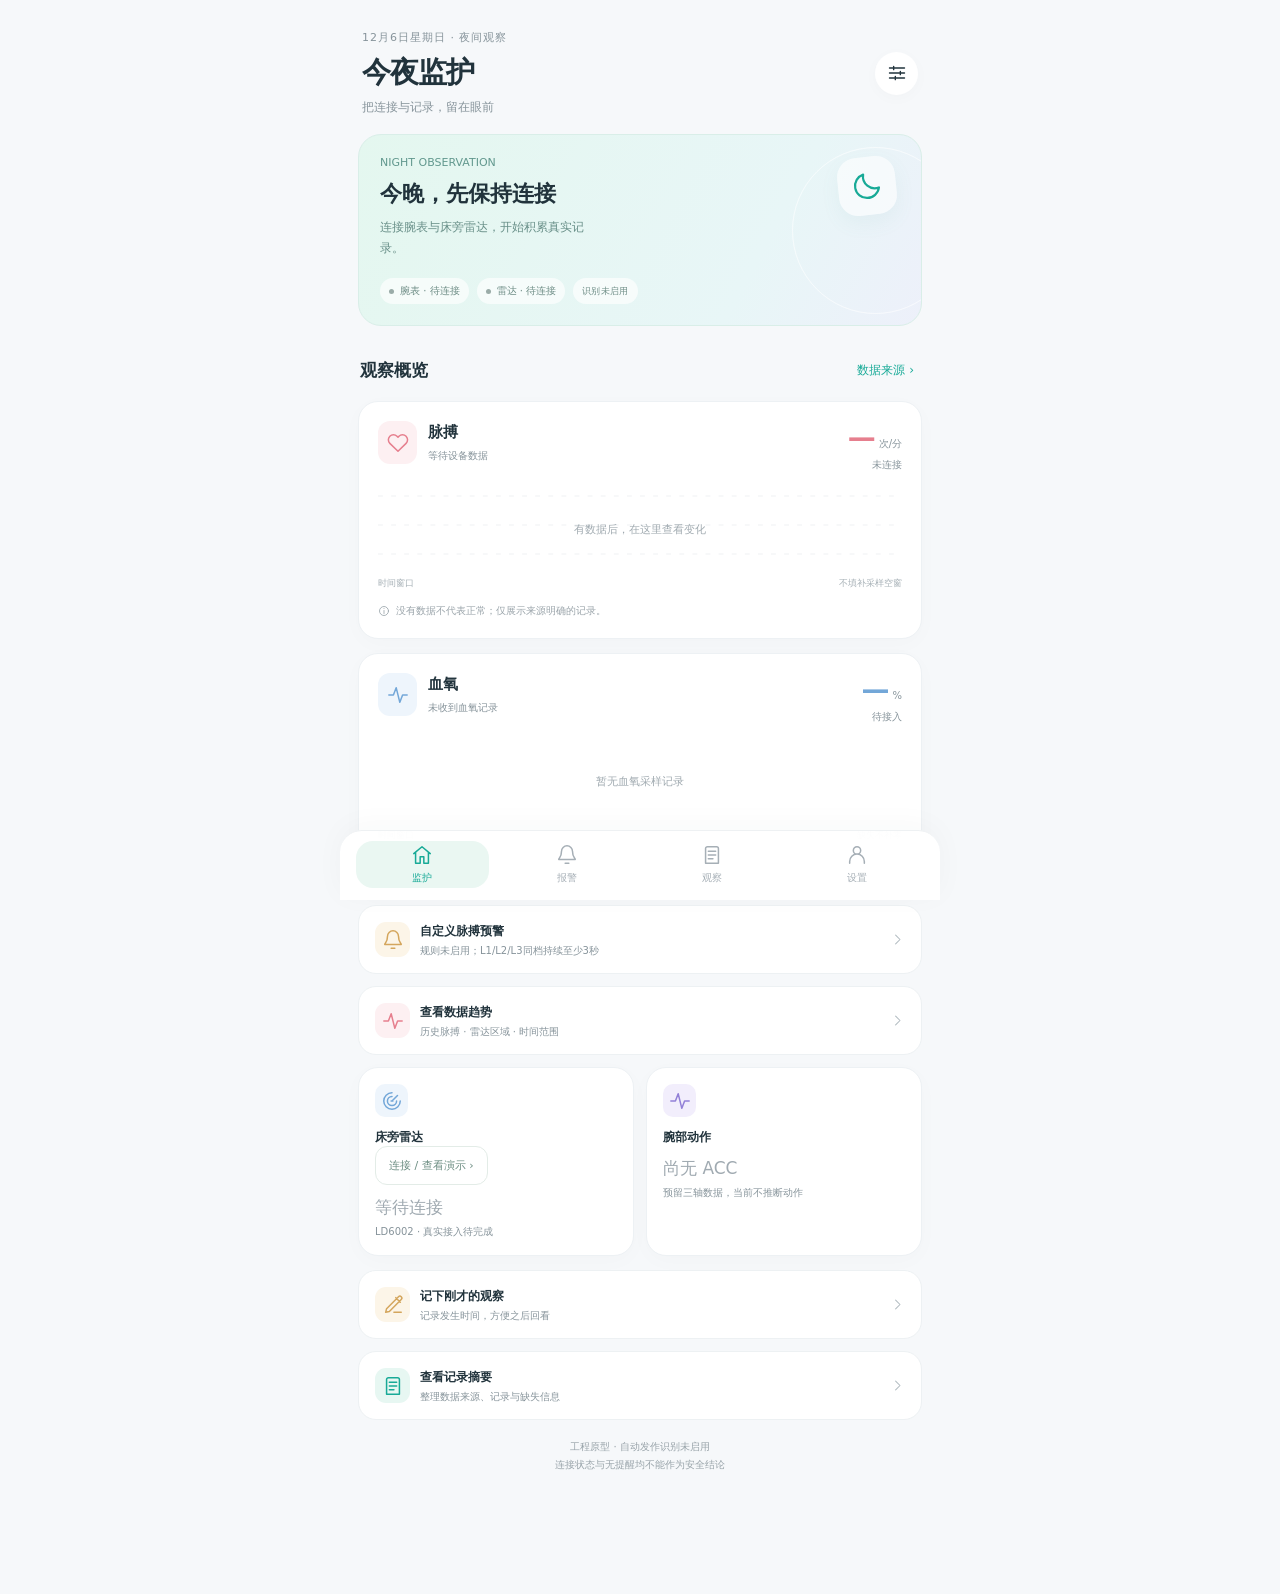
==== android/app/src/main/assets/app.html @ 5efc77a3 "Add files via upload" ====
<!doctype html>
<html lang="zh-CN"><head><meta charset="utf-8"><meta name="viewport" content="width=device-width,initial-scale=1,viewport-fit=cover"><meta http-equiv="Content-Security-Policy" content="default-src 'none'; script-src 'unsafe-inline'; style-src 'unsafe-inline'; img-src data:; connect-src 'none'; frame-src 'none'; base-uri 'none'; form-action 'none'"><title>夜间守护</title>
<style>
::-webkit-scrollbar{width:0;height:0}
:root{--mint:#18aa97;--teal:#126f67;--ink:#21333c;--muted:#87949b;--bg:#f6f8fa;--line:#edf1f3;--purple:#9280d7;--rose:#e67f8e;--sky:#73a7d8;--gold:#d4a65d}*{box-sizing:border-box;-webkit-tap-highlight-color:transparent}body{margin:0;background:var(--bg);color:var(--ink);font-family:system-ui,-apple-system,"Noto Sans CJK SC","Microsoft YaHei",sans-serif;font-size:15px}button,input,textarea,select{font:inherit}button{cursor:pointer;border:0;background:none;color:inherit}button:focus-visible,input:focus-visible,textarea:focus-visible,select:focus-visible{outline:2px solid var(--mint);outline-offset:3px}svg{display:block}h1,h2,h3,p{margin:0}h1{font-size:29px;line-height:1.25;letter-spacing:-1px;font-weight:750}h2{font-size:18px;font-weight:700}h3{font-size:15px}small{font-size:11px}header{padding:27px 22px 18px;display:flex;justify-content:space-between;align-items:center;max-width:600px;margin:auto}.eyebrow{font-size:11px;color:var(--muted);letter-spacing:1px;margin-bottom:9px}.round{width:43px;height:43px;border-radius:50%;background:white;display:grid;place-items:center;box-shadow:0 3px 15px #142c3406}.round svg{width:20px;height:20px}.top-actions{display:flex;align-items:center;gap:9px}.badge{font-size:10px;background:#e7f5f1;color:var(--teal);padding:6px 9px;border-radius:12px;font-weight:600}.subhead{color:var(--muted);font-size:12px;margin-top:9px}main{max-width:600px;margin:auto;padding:0 18px 110px}.page[hidden],.subpage[hidden],[hidden]{display:none!important}.hero{background:linear-gradient(118deg,#e4f7ef,#e8f6f7 70%,#edf0fa);border:1px solid #d9eee8;border-radius:23px;padding:21px;position:relative;overflow:hidden;min-height:177px}.hero:after{content:'';position:absolute;width:165px;height:165px;border-radius:50%;border:1px solid #ffffff99;right:-38px;top:12px}.hero-top{display:flex;justify-content:space-between;position:relative;z-index:1}.hero .kicker{font-size:11px;color:#62988e;margin-bottom:10px}.hero h2{font-size:22px;font-weight:750}.hero p{font-size:12px;color:#688f88;margin-top:8px;line-height:1.7;max-width:220px}.moon-art{width:58px;height:58px;background:#ffffff99;border-radius:19px;display:grid;place-items:center;transform:rotate(-6deg);color:var(--mint);margin-right:4px;margin-top:1px;box-shadow:0 8px 20px #5fa59712}.moon-art svg{width:32px;height:32px}.hero-bottom{display:flex;gap:8px;margin-top:20px;position:relative;z-index:1}.chip{display:inline-flex;align-items:center;gap:6px;border-radius:20px;padding:6px 9px;font-size:10px;white-space:nowrap;background:#ffffffaa;color:#6e8d86}.dot{width:5px;height:5px;border-radius:50%;background:#9aaca8}.dot.active{background:#19ad96}.section-head{display:flex;align-items:center;justify-content:space-between;margin:26px 2px 13px}.section-head h2{font-size:17px}.text-link{font-size:12px;color:var(--mint);min-height:36px}.card{background:#fff;border-radius:20px;padding:19px;margin-bottom:14px;box-shadow:0 5px 22px #24343e05;border:1px solid #edf1f4}.card-head{display:flex;justify-content:space-between;align-items:flex-start}.identity{display:flex;align-items:center;gap:11px}.icon-tile{display:grid;place-items:center;width:39px;height:43px;border-radius:12px;flex:none}.icon-tile svg{width:22px;height:22px}.mint{background:#e7f7f2;color:var(--mint)}.rose{background:#fdf0f2;color:var(--rose)}.purple{background:#f2eefc;color:var(--purple)}.sky{background:#eef5fc;color:var(--sky)}.gold{background:#fcf5e8;color:var(--gold)}.meta{font-size:10px;color:var(--muted);margin-top:6px;line-height:1.5}.metric{text-align:right}.metric strong{font-size:28px;font-weight:700;letter-spacing:-1px}.metric span{font-size:10px;margin-left:4px;color:var(--muted)}.metric .label{font-size:10px;color:var(--muted);margin-top:4px}.rose-text{color:var(--rose)}.mint-text{color:var(--mint)}.purple-text{color:var(--purple)}.sky-text{color:var(--sky)}.divider{height:1px;background:var(--line);margin:16px 0}.chart{height:82px;position:relative;margin-top:16px}.chart svg{width:100%;height:100%}.chart-empty{position:absolute;inset:0;display:grid;place-items:center;color:#a0aab0;font-size:11px}.chart-caption{display:flex;justify-content:space-between;color:#a5afb5;font-size:9px;margin-top:7px}.note{display:flex;gap:6px;align-items:flex-start;color:#9aa4aa;font-size:10px;line-height:1.6;margin-top:13px}.note svg{width:12px;height:12px;flex:none;margin-top:2px}.row{display:flex;gap:12px}.row>.card{flex:1;min-width:0;padding:16px}.mini-card .icon-tile{width:33px;height:33px;border-radius:10px;margin-bottom:12px}.mini-card h3{font-size:12px}.mini-value{font-size:19px;margin-top:11px;font-weight:700}.mini-value.placeholder{color:#a0aab1;font-size:17px;font-weight:500}.mini-meta{font-size:10px;color:var(--muted);margin-top:5px;line-height:1.5}.quick{display:flex;align-items:center;justify-content:space-between;gap:12px;background:white;border-radius:18px;border:1px solid var(--line);padding:15px 16px;width:100%;text-align:left;margin-bottom:12px}.quick .icon-tile{width:35px;height:35px;border-radius:11px}.quick .identity{gap:10px}.quick strong{font-size:12px}.quick p{font-size:10px;color:var(--muted);margin-top:4px}.chevron{color:#b1bbc0;width:15px;height:15px}.quiet-note{font-size:10px;color:#98a3a9;line-height:1.8;text-align:center;margin:18px 10px 0}.nav{position:fixed;z-index:20;bottom:0;left:0;right:0;background:#ffffffed;backdrop-filter:blur(18px);border-top:1px solid #eef1f3;display:flex;justify-content:space-around;padding:10px 10px max(12px,env(safe-area-inset-bottom));max-width:600px;margin:auto}.nav button{width:23%;min-height:47px;border-radius:17px;display:flex;flex-direction:column;align-items:center;justify-content:center;gap:5px;color:#a6afb6;font-size:10px}.nav button svg{height:22px;width:22px}.nav button.active{color:var(--mint);background:#eaf7f2}.pill-tabs{display:flex;gap:5px;background:#eaf0f2;border-radius:14px;padding:4px;margin:4px 0 20px}.pill-tabs button{flex:1;border-radius:11px;padding:10px;font-size:12px;color:#87949b}.pill-tabs .active{background:#fff;color:var(--ink);box-shadow:0 2px 6px #23384006}.empty{text-align:center;padding:35px 18px}.empty .illustration{width:66px;height:66px;background:#f1f8f5;border-radius:23px;margin:0 auto 19px;display:grid;place-items:center;color:#8ccbbb}.empty .illustration svg{width:29px;height:29px}.empty h3{font-size:15px}.empty p{font-size:11px;color:var(--muted);line-height:1.8;margin-top:9px}.primary,.secondary,.danger-soft{width:100%;border-radius:15px;min-height:47px;padding:13px 15px;font-size:13px;font-weight:600;display:flex;justify-content:center;align-items:center;gap:8px;margin-top:13px}.primary{background:var(--mint);color:white;box-shadow:0 6px 15px #18aa9719}.secondary{background:#edf7f3;color:var(--teal)}.danger-soft{background:#fcf0ed;color:#bc806b}.primary svg,.secondary svg{width:17px;height:17px}.outline{border:1px solid #e3ebe8;background:white;box-shadow:none;color:#64857c}.assistant-hero{text-align:center;padding:23px 15px 20px}.assistant-orb{width:69px;height:69px;margin:0 auto 17px;border-radius:24px;display:grid;place-items:center;background:linear-gradient(140deg,#e8faf0,#e6edfc);color:#6f9dbe;box-shadow:0 12px 25px #8faeb214}.assistant-orb svg{width:32px;height:32px}.assistant-hero h2{font-size:23px}.assistant-hero p{font-size:12px;color:var(--muted);line-height:1.8;margin-top:10px}.suggestions{display:flex;flex-wrap:wrap;gap:8px;margin:18px 0}.suggestions button{background:#fff;border:1px solid #e9edf1;border-radius:12px;padding:10px 12px;font-size:11px;color:#657b87;min-height:39px}label{display:block;color:#6b7f89;font-size:12px;line-height:1.7;margin-top:15px}input,textarea,select{display:block;width:100%;border:1px solid #e6edef;border-radius:12px;background:#f9fbfc;padding:12px;color:var(--ink);font-size:13px;margin-top:7px;outline:none}textarea{resize:vertical;min-height:87px;line-height:1.7}.check{display:flex;align-items:flex-start;gap:8px;font-size:10px;color:#91a0a8}.check input{width:15px;height:15px;flex:none;margin:3px 0 0;accent-color:var(--mint)}.answer{white-space:pre-wrap;overflow-wrap:anywhere;font-size:12px;line-height:1.9;color:#6b7e88;margin-top:16px;max-height:450px;overflow:auto}.answer:empty{display:none}.profile{display:flex;align-items:center;gap:14px;padding:13px 3px 25px}.avatar{width:60px;height:60px;background:linear-gradient(130deg,#dcf3e7,#e6f3f9);border-radius:21px;display:grid;place-items:center;color:#66b59e}.avatar svg{width:29px;height:29px}.profile h2{font-size:21px}.profile p{font-size:11px;color:var(--muted);margin-top:7px}.list{background:white;border-radius:19px;border:1px solid var(--line);overflow:hidden;margin:15px 0}.list button{width:100%;display:flex;align-items:center;justify-content:space-between;padding:17px 16px;min-height:59px;border-bottom:1px solid var(--line);text-align:left}.list button:last-child{border:0}.list .identity{gap:12px;font-size:12px}.list .identity>svg{height:19px;width:19px;color:var(--mint)}.backline{display:flex;align-items:center;gap:11px;padding:0 0 20px}.backline button{min-height:42px;min-width:42px;border-radius:50%;background:#fff;display:grid;place-items:center}.backline button svg{width:18px;height:18px}.backline h2{font-size:21px}.sub-description{font-size:11px;line-height:1.9;color:var(--muted);margin:0 3px 15px}.status-row{display:flex;align-items:center;justify-content:space-between;padding:13px 0;gap:12px;font-size:12px;border-bottom:1px solid var(--line)}.status-row:last-child{border:0}.status-row span{color:var(--muted)}.status-row strong{font-size:11px;color:#698177;font-weight:500;text-align:right}.toast{position:fixed;bottom:95px;left:24px;right:24px;max-width:520px;margin:auto;z-index:60;background:#24463f;color:white;padding:14px 17px;border-radius:15px;box-shadow:0 6px 25px #23443b20;font-size:12px;line-height:1.7;pointer-events:none}.modal{position:fixed;inset:0;background:#142b3550;z-index:50;display:flex;align-items:flex-end;justify-content:center;padding:20px 12px}.sheet{width:100%;max-width:550px;border-radius:25px;background:#fff;padding:23px;max-height:85vh;overflow:auto}.sheet-head{display:flex;justify-content:space-between;align-items:center;margin-bottom:5px}.sheet-head button{min-width:40px;min-height:40px;color:var(--muted);font-size:22px}.observation{border-left:3px solid #b3dfd2;padding-left:13px}.observation p{font-size:12px;line-height:1.9;margin-top:9px;white-space:pre-wrap}.observation .meta{margin-top:8px}.detail-actions{display:flex;gap:8px;flex-wrap:wrap;margin-top:13px}.detail-actions button{border:1px solid #e2ece7;border-radius:10px;padding:9px 10px;font-size:10px;color:#729589}.connection-state{display:flex;align-items:center;gap:6px;font-size:10px;color:#8da29a;margin-top:12px}.connection-state .dot{background:#b5c1bd}.summary-grid{display:grid;grid-template-columns:repeat(3,1fr);gap:8px;margin:17px 0}.summary-item{background:#f5f9f7;border-radius:12px;padding:15px 8px;text-align:center}.summary-item strong{font-size:21px;color:var(--mint)}.summary-item span{display:block;font-size:10px;color:var(--muted);margin-top:5px}.bubble{font-size:10px;padding:5px 8px;border-radius:10px;background:#f3f5f8;color:#8d9ca5}.question-label{font-size:12px;line-height:1.9;color:#65847a}.data-error{color:#ba807d;font-size:11px;line-height:1.8}.mono{font-family:ui-monospace,monospace;font-size:10px;white-space:pre-wrap;overflow-wrap:anywhere;color:#90a0a8}#devMarker{font-size:9px;letter-spacing:.3px}.header-page-actions{display:flex;align-items:center;gap:8px}.small-button{background:#fff;color:#6d8e83;border:1px solid #e3ece7;padding:9px 13px;border-radius:12px;font-size:11px;min-height:39px}@media(min-width:620px){header{padding-top:30px}main{padding-bottom:120px}.nav{border-radius:22px 22px 0 0;box-shadow:0 -5px 30px #243d3508}}@media(prefers-reduced-motion:no-preference){.page,.subpage{animation:enter .18s ease-out}@keyframes enter{from{opacity:.4;transform:translateY(5px)}to{opacity:1;transform:none}}}
</style></head>
<body>
<header><div><div class="eyebrow" id="dateLine">夜间观察 · 每一份记录都有迹可循</div><h1 id="pageTitle">今夜监护</h1><div class="subhead" id="pageSubtitle">把连接与记录，留在眼前</div></div><div class="top-actions"><button class="round" data-open="devices" aria-label="设备与连接"><i data-icon="sliders"></i></button></div></header>
<main>
<section class="page" id="home">
  <div class="hero"><div class="hero-top"><div><div class="kicker">NIGHT OBSERVATION</div><h2 id="heroTitle">今晚，先保持连接</h2><p id="heroNote">连接腕表与床旁雷达，开始积累真实记录。</p></div><div class="moon-art"><i data-icon="moon"></i></div></div><div class="hero-bottom"><span class="chip"><b class="dot" id="watchDot"></b><span id="watchChip">腕表 · 待连接</span></span><span class="chip"><b class="dot" id="radarDot"></b><span id="radarChip">雷达 · 待连接</span></span><span class="chip" id="devMarker">识别未启用</span></div></div>
  <div class="section-head"><h2>观察概览</h2><button class="text-link" data-open="data">数据来源 ›</button></div>
  <div class="card"><div class="card-head"><div class="identity"><div class="icon-tile rose"><i data-icon="heart"></i></div><div><h3>脉搏</h3><div class="meta" id="hrMeta">等待设备数据</div></div></div><div class="metric"><strong class="rose-text" id="hrValue">—</strong><span>次/分</span><div class="label" id="hrSource">未连接</div></div></div><div class="chart" id="hrChart"><svg viewBox="0 0 320 82" preserveAspectRatio="none"><path d="M0 66H320 M0 37H320 M0 8H320" stroke="#f2f3f5" stroke-width="1" stroke-dasharray="3 5"/></svg><div class="chart-empty">有数据后，在这里查看变化</div></div><div class="chart-caption"><span id="chartStart">时间窗口</span><span id="chartEnd">不填补采样空窗</span></div><div class="note"><i data-icon="info"></i><span id="hrFootnote">没有数据不代表正常；仅展示来源明确的记录。</span></div></div>
  <div class="card"><div class="card-head"><div class="identity"><div class="icon-tile sky"><i data-icon="activity"></i></div><div><h3>血氧</h3><div class="meta" id="spoMeta">等待血氧数据</div></div></div><div class="metric"><strong class="sky-text" id="spoValue">—</strong><span>%</span><div class="label" id="spoSource">待接入</div></div></div><div class="chart" id="spoChart"></div><div class="chart-caption"><span id="spoFrom">时间窗口</span><span id="spoTo">采样空窗不补齐</span></div><div class="note">本版仅展示血氧，不参与报警判断；缺失不补零。</div></div>
  <button class="quick" data-open="alarms"><div class="identity"><div class="icon-tile gold"><i data-icon="bell"></i></div><div><strong id="pulseBandTitle">自定义脉搏预警</strong><p id="pulseBandNote">L1 / L2 / L3 · 同档持续至少3秒</p></div></div><i class="chevron" data-icon="chevron"></i></button>
  <button class="quick" data-open="trends"><div class="identity"><div class="icon-tile rose"><i data-icon="activity"></i></div><div><strong>查看数据趋势</strong><p>历史脉搏 · 雷达区域 · 时间范围</p></div></div><i class="chevron" data-icon="chevron"></i></button><div class="row"><div class="card mini-card"><div class="icon-tile sky"><i data-icon="radar"></i></div><h3>床旁雷达</h3><button class="small-button" data-open="radarDemo">连接 / 查看演示 ›</button><div class="mini-value placeholder" id="radarValue">等待连接</div><div class="mini-meta" id="radarMeta">LD6002 · 真实接入待完成</div></div><div class="card mini-card"><div class="icon-tile purple"><i data-icon="activity"></i></div><h3>腕部动作</h3><div class="mini-value placeholder" id="accValue">尚无 ACC</div><div class="mini-meta">预留三轴数据，当前不推断动作</div></div></div>
  <button class="quick" id="addFromHome"><div class="identity"><div class="icon-tile gold"><i data-icon="edit"></i></div><div><strong>记下刚才的观察</strong><p>记录发生时间，方便之后回看</p></div></div><i class="chevron" data-icon="chevron"></i></button>
  <button class="quick" id="summaryFromHome"><div class="identity"><div class="icon-tile mint"><i data-icon="report"></i></div><div><strong>查看记录摘要</strong><p>整理数据来源、记录与缺失信息</p></div></div><i class="chevron" data-icon="chevron"></i></button>
  <p class="quiet-note">工程原型 · 自动发作识别未启用<br>连接状态与无提醒均不能作为安全结论</p>
</section>
<section class="page" id="records" hidden><div class="pill-tabs"><button class="active" data-record="observations">观察记录</button><button data-record="alerts" hidden>提醒记录</button></div><div class="section-head"><h2 id="recordHeading">我的观察</h2><button class="small-button" id="addRecord">＋ 添加</button></div><div id="recordList"></div><button class="secondary" id="syncRecords"><i data-icon="sync"></i>同步本机观察到已配置服务</button><p class="quiet-note">人工记录与设备数据分别保存，不自动确认发作。</p></section>
<section class="page" id="assistant" hidden><div class="assistant-hero"><div class="assistant-orb"><i data-icon="sparkles"></i></div><h2>让记录，更容易理解</h2><p>帮你整理观察、数据与缺失信息<br>每次回顾，都知道依据在哪里</p></div><div class="suggestions"><button data-question="最近记录了什么？">最近记录了什么？</button><button data-question="哪些数据还没有接入？">哪些数据还没接入？</button><button data-question="帮我整理给家人的观察摘要。">整理观察摘要</button></div><div class="card"><label>这次想回顾什么<select id="scope"><option value="local">本机观察与 CSV 摘要 · 无需联网</option><option value="live_recent">服务端真实数据 · 最近一小时</option><option value="csv_latest">服务端最近导入的 CSV</option><option value="demo_recent">服务端合成演示 · 最近一小时</option></select></label><label>你的问题<textarea id="question" placeholder="例如：这段时间有哪些记录和数据缺口？" maxlength="2000"></textarea></label><label class="check"><input type="checkbox" id="modelConsent"><span>在服务端模式下，本次同意将所选窗口摘要与问题交给已配置 AI 服务。</span></label><button class="primary" id="ask"><i data-icon="sparkles"></i>整理摘要</button><div class="answer" id="answer"></div></div><p class="quiet-note">本机摘要不是 AI 回答。助手不诊断、不更改告警或用药。</p></section>
<section class="page" id="mine" hidden><div class="profile"><div class="avatar" style="overflow:hidden"><img src="[data-uri]" alt="星星盾牌" style="width:100%;height:100%;object-fit:cover"></div><div><h2>我的守护空间</h2><p>照护记录，由你掌握</p></div></div><div class="card"><div class="section-head" style="margin:0 0 15px"><h2>我的设备</h2><button class="text-link" data-open="devices">管理 ›</button></div><button class="quick" data-open="devices" style="border:0;padding:4px 0;box-shadow:none;margin:0"><div class="identity"><div class="icon-tile mint"><i data-icon="watch"></i></div><div><strong>COLMI P8 SE</strong><p id="mineWatch">腕表数据接入待验证</p></div></div><span class="bubble" id="mineWatchBadge">待接入</span></button><div class="divider"></div><button class="quick" data-open="devices" style="border:0;padding:4px 0;box-shadow:none;margin:0"><div class="identity"><div class="icon-tile sky"><i data-icon="radar"></i></div><div><strong>LD6002</strong><p>床旁服务端采集</p></div></div><span class="bubble" id="mineRadarBadge">待连接</span></button></div><div class="card"><h3>数据来源</h3><label>当前查看<select id="sourceMode"><option value="live_device">服务 · 真实设备</option><option value="phone_ble">手机蓝牙 · 脉搏与血氧</option><option value="synthetic">合成数据 · 联调演示</option></select></label><p class="meta">演示与真实数据独立保存，切换来源不会合并。</p></div><div class="list"><button data-open="bluetooth"><div class="identity"><i data-icon="watch"></i>蓝牙腕表连接</div><i class="chevron" data-icon="chevron"></i></button><button data-open="data"><div class="identity"><i data-icon="file"></i>CSV 与数据来源</div><i class="chevron" data-icon="chevron"></i></button><button data-open="reminders" hidden><div class="identity"><i data-icon="bell"></i>提醒与通知测试</div><i class="chevron" data-icon="chevron"></i></button><button data-open="settings"><div class="identity"><i data-icon="settings"></i>连接设置</div><i class="chevron" data-icon="chevron"></i></button><button data-open="alarms"><div class="identity"><i data-icon="bell"></i>脉搏预警与系统通知</div><i class="chevron" data-icon="chevron"></i></button><button data-open="diagnostics"><div class="identity"><i data-icon="sliders"></i>连接诊断与导出</div><i class="chevron" data-icon="chevron"></i></button><button data-open="about"><div class="identity"><i data-icon="shield"></i>隐私与使用说明</div><i class="chevron" data-icon="chevron"></i></button></div><p class="quiet-note">夜间守护 0.6 · 联调原型<br>不读取通讯录；旧版安卓蓝牙扫描需定位权限</p></section>
<section class="subpage" id="data" hidden><div class="backline"><button data-back aria-label="返回"><i data-icon="back"></i></button><h2>CSV 与数据来源</h2></div><p class="sub-description">没有硬件也可以先查看 CSV。文件仅在本机预览，历史数据不会伪装成实时监测。</p><div class="card"><div class="identity"><div class="icon-tile mint"><i data-icon="file"></i></div><div><h3>导入观察数据</h3><div class="meta">UTF-8 · 最大8MB · 支持KidsO2与标准CSV</div></div></div><label>无时区CSV的导入时区<select id="csvOffset"><option value="+08:00">UTC+08:00（中国标准时间）</option><option value="+00:00">UTC+00:00</option></select></label><p class="meta">KidsO2原始时间未带时区，按此选择解析，原始CSV不改写。</p><button class="primary" id="pickCsv"><i data-icon="plus"></i>选择手机里的 CSV</button><button class="secondary" id="demoCsv">预览一份合成 CSV</button><input id="previewFile" type="file" accept=".csv,text/csv" hidden><div class="divider"></div><div class="meta">标准列 timestamp、pulse_rate、spo2；兼容heart_rate及KidsO2中文列。有 ACC 时需三轴与单位齐全。</div></div><div id="csvSummary"></div></section>
<section class="subpage" id="devices" hidden><div class="backline"><button data-back aria-label="返回"><i data-icon="back"></i></button><h2>设备与连接</h2></div><div class="card"><div class="identity"><div class="icon-tile mint"><i data-icon="watch"></i></div><div><h3>COLMI P8 SE</h3><div class="meta">腕表参考型号 · 原始接口待验证</div></div></div><div class="divider"></div><div class="status-row"><span>原厂 App</span><strong>Da Fit</strong></div><div class="status-row"><span>报告固件</span><strong>MOY-JK62-2.0.5</strong></div><div class="status-row"><span>脉搏数据</span><strong id="deviceWatchState">尚未收到</strong></div><div class="status-row"><span>原始 ACC</span><strong>可选 · 未验证</strong></div></div><div class="card"><div class="identity"><div class="icon-tile sky"><i data-icon="radar"></i></div><div><h3>LD6002 床旁雷达</h3><div class="meta">呼吸演示可用 · 真实接入待完成</div></div></div><div class="divider"></div><div class="status-row"><span>当前链路</span><strong id="deviceRadarState">尚未收到</strong></div><div class="status-row"><span>协议能力</span><strong>呼吸演示 / 真实接入待完成</strong></div><div class="meta" style="margin-top:12px">LD6002呼吸演示仅展示交互，真实协议尚未接入；不能用于患者状态判断。</div></div><button class="primary" data-open="radarDemo">连接LD6002 · 模拟演示</button><button class="secondary" data-open="settings">设置服务连接</button><button class="secondary" id="startReceiver">开始接收数据</button><button class="secondary outline" id="stopReceiver">停止接收</button><p class="quiet-note" id="deviceFootnote">手机只展示接收到的真实记录，不填补空窗。</p></section>
<section class="subpage" id="radarDemo" hidden><div class="backline"><button data-back aria-label="返回"><i data-icon="back"></i></button><h2>床旁呼吸观察</h2></div><div class="card" style="background:linear-gradient(125deg,#e9f6f0,#f1eef9)"><div class="card-head"><div><h3>LD6002 · 呼吸演示</h3><p class="meta">仅用于功能展示，未连接真实雷达</p></div><span class="badge">模拟演示</span></div><h2 id="radarDemoStatus" style="margin-top:22px">准备开始演示</h2><p class="sub-description" id="radarDemoNote">点击连接，10秒后显示合成频率和曲线。</p><button class="primary" id="connectRadarDemo">连接 · 模拟演示</button><button class="secondary outline" id="stopRadarDemo">结束演示</button></div><div class="card"><div class="card-head"><div><h3>呼吸频率</h3><p class="meta">合成数据 · 非患者测量</p></div><span class="badge">模拟演示</span></div><div style="margin:20px 0"><strong id="demoRespValue" style="font-size:48px;color:#278e7b">—</strong><span class="meta"> 次/分</span></div><div id="demoRespTrend" class="chart" style="height:135px"></div><p class="meta">示例数值不代表任何年龄的正常范围。</p></div><div class="card"><div class="card-head"><h3>呼吸变化示意</h3><span class="badge">模拟演示</span></div><div id="demoRespWave" class="chart" style="height:145px"></div><p class="meta">人工生成的示意波形，不是雷达回波或患者呼吸。</p></div><div class="card"><h3>操作步骤</h3><p class="sub-description">1. 点击“连接 · 模拟演示”。<br>2. 等待10秒生成演示数据。<br>3. 查看呼吸频率与示意曲线。<br>4. 点击“结束演示”清空数据。</p><p class="meta">不改变手环连接，不触发报警，不保存或上传到患者记录。关闭App后需重新开始。</p></div></section>
<section class="subpage" id="settings" hidden><div class="backline"><button data-back aria-label="返回"><i data-icon="back"></i></button><h2>连接设置</h2></div><button class="secondary" data-open="radarDemo">LD6002呼吸演示 · 连接与分析</button><div class="card"><div class="identity"><div class="icon-tile sky"><i data-icon="link"></i></div><div><h3>连接服务</h3><div class="meta">仅在需要接收真实数据时配置</div></div></div><label>服务地址<input id="base" placeholder="http://127.0.0.1:8765" autocomplete="off"></label><label>家长访问码<input id="token" type="password" placeholder="留空以保留已保存的访问码" autocomplete="off"></label><label class="check"><input id="watchEnabled" type="checkbox"><span>腕表标准脉搏接入已验证，开启腕表链路故障提示。</span></label><button class="primary" id="saveConfig">保存设置</button><button class="secondary" id="testConnection">测试连接</button></div><div class="card"><h3>如何连接？</h3><p class="sub-description" style="margin-top:12px">USB 调试：服务端运行 adb reverse tcp:8765 tcp:8765，使用默认地址。<br><br>同一 Wi-Fi：填写服务端局域网 IP。正式远程服务使用 HTTPS。</p><div class="meta">访问码保存在 Android Keystore 加密存储中，不会回填到页面。</div></div></section>
<section class="subpage" id="reminders" hidden><div class="backline"><button data-back aria-label="返回"><i data-icon="back"></i></button><h2>提醒与通知</h2></div><div class="card"><div class="identity"><div class="icon-tile mint"><i data-icon="bell"></i></div><div><h3>一级 · 低打扰提醒</h3><div class="meta">先提示查看，保留家长自主复核</div></div></div><button class="secondary" id="demoLevel1">测试本机一级通知</button></div><div class="card"><div class="identity"><div class="icon-tile gold"><i data-icon="bell"></i></div><div><h3>二级 · 重点提醒</h3><div class="meta">检查手机通知权限、声音和横幅</div></div></div><button class="danger-soft" id="demoLevel2">测试本机二级通知</button></div><p class="quiet-note">按钮只发送手动演练通知，不表示设备识别到异常。<br>首次允许通知后，请再次点击。锁屏与勿扰效果需真机验证。</p><button class="secondary outline" id="serverDemo">服务端演练与反馈</button></section>
<section class="subpage" id="about" hidden><div class="backline"><button data-back aria-label="返回"><i data-icon="back"></i></button><h2>隐私与使用说明</h2></div><div class="card"><h3>只保留需要的功能</h3><p class="sub-description" style="margin-top:14px">围绕夜间观察、设备状态、事件记录和家长反馈设计。不包含运动商城、广告、表盘市场或社交排行。</p><div class="divider"></div><h3>数据由你选择</h3><p class="sub-description" style="margin-top:14px">CSV 默认本机预览；观察先保存在本机，需要时由你主动同步。模型分析需要单独勾选本次同意。没有模型时明确显示非 AI 摘要。</p><div class="divider"></div><h3>当前是工程原型</h3><p class="sub-description" style="margin-top:14px">自动发作识别停用。无数据、无提醒、区域无人或设备连接状态，都不代表患者安全或发作结论。</p></div></section>
<section class="subpage" id="serverEvents" hidden><div class="backline"><button data-back aria-label="返回"><i data-icon="back"></i></button><h2>服务端演练</h2></div><div class="card"><p class="sub-description">需要先配置服务连接。新建事件均标记为演练，反馈不会改变患者医学状态。</p><button class="secondary" id="serverLevel1">生成服务端一级演练</button><button class="danger-soft" id="serverLevel2">生成服务端二级演练</button><button class="secondary outline" id="refreshEvents">刷新服务端事件</button></div><div id="serverEventList"></div></section>
<section class="subpage" id="trends" hidden><div class="backline"><button data-back aria-label="返回"><i data-icon="back"></i></button><h2>数据趋势</h2></div><div class="pill-tabs" id="rangeTabs"><button data-hours="1" class="active">近1小时</button><button data-hours="6">6小时</button><button data-hours="24">24小时</button><button data-hours="168">7天</button></div><div class="card"><div class="card-head"><div><h3>脉搏变化</h3><p class="meta" id="trendOrigin">等待数据</p></div><span class="badge" id="trendCount">0 条</span></div><div class="chart" id="trendChart" style="height:120px"></div><div class="chart-caption"><span id="trendFrom">—</span><span id="trendTo">—</span></div><div class="summary-grid" id="trendMetrics"></div><p class="meta">采样空窗保留；统计值不用于医学判断。</p></div><div class="card"><div class="card-head"><h3>血氧变化</h3><span class="badge" id="oxyTrendCount">0条</span></div><p class="meta" id="oxyTrendOrigin">等待数据</p><div class="chart" id="oxyTrendChart" style="height:120px"></div><div class="chart-caption"><span id="oxyTrendFrom">—</span><span id="oxyTrendTo">—</span></div><div class="summary-grid" id="oxyTrendMetrics"></div><p class="meta">仅展示，不触发血氧报警。</p></div><div class="card"><h3>床旁区域记录</h3><p class="meta">仅表示雷达配置区域的占用，不确认目标身份</p><div id="areaTimeline" style="margin-top:17px"></div></div><div class="card"><h3>观察时间标记</h3><div id="trendNotes"></div></div><button class="secondary" id="refreshHistory">从服务端同步历史数据</button><p class="quiet-note" id="historyLimit">手机窗口最多2400条；服务每类最近600条，不等于完整连续覆盖。</p></section>
<section class="subpage" id="bluetooth" hidden><div class="backline"><button data-back aria-label="返回"><i data-icon="back"></i></button><h2>蓝牙腕表</h2></div><div class="card"><div class="identity"><div class="icon-tile mint"><i data-icon="watch"></i></div><div><h3>发现你的腕表</h3><p class="meta">BLE · 标准脉搏服务</p></div></div><p class="sub-description" style="margin-top:15px">先扫描，再选择腕表。若不提供标准脉搏服务，会明确提示私有协议待适配。</p><button class="primary" id="scanBle">扫描附近蓝牙设备</button><button class="secondary outline" id="disconnectBle">断开连接</button><p class="meta" id="bleMessage">尚未扫描</p><div class="divider"></div><h3>血氧接入</h3><p class="meta" id="bleOxygenMessage">连接后自动检查标准PLX和Moyoung通道</p><button class="secondary" id="measureOxygen">启动一次血氧测量</button><button class="secondary" id="measurePulse">启动一次脉搏测量</button><button class="secondary outline" id="stopMeasurement">停止主动测量</button><p class="meta">JX630两项不能并行；血氧通常约50–59秒返回。测血氧时脉搏预警无采样覆盖；本版单次测量结束后需手动再次启动。</p></div><div id="bleDevices"></div><details class="card"><summary>蓝牙收发诊断</summary><pre id="bleTrace" style="white-space:pre-wrap;overflow-wrap:anywhere;font-size:11px">暂无日志</pre><button class="secondary" id="exportBleTrace">导出蓝牙日志</button><p class="meta">日志仅保存在本机，含设备标识和测量值；自行选择是否提供给开发组。</p></details><p class="quiet-note">用户启动后由前台服务接收，保留常驻通知。系统强制停止、省电限制及锁屏送达需真机验证。<br>正式夜间采集优先由床旁服务端承担。</p></section>
<section class="subpage" id="diagnostics" hidden><div class="backline"><button data-back aria-label="返回"><i data-icon="back"></i></button><h2>连接诊断与导出</h2></div><div class="card"><h3>链路状态</h3><div class="answer" id="diagnosticText">点击下方检查</div><button class="secondary" id="runDiagnostics">检查当前配置</button></div><div class="card"><h3>导出本机记录</h3><p class="sub-description" style="margin-top:12px">导出当前来源最近2400条设备记录与最近200条人工观察为 CSV，自选保存位置。文件可能含健康记录，请自行保管。</p><button class="primary" id="exportRecords">保存记录 CSV</button></div><div class="card"><h3>床旁服务端 → 手机</h3><div class="status-row"><span>雷达</span><strong>LD6002 · 当前仅提供模拟演示</strong></div><div class="status-row"><span>腕表</span><strong>BLE → 床旁服务端</strong></div><div class="status-row"><span>传输</span><strong>同一 Wi-Fi → 家长手机</strong></div><p class="meta">当前每5秒查询状态与历史，不是厂商推送。</p></div></section>
<section class="page" id="alarms" hidden><div class="card" style="background:linear-gradient(120deg,#f0f8f3,#f5f5fc)"><div class="card-head"><div><h2>让提醒，有迹可循</h2><p class="meta">脉搏分档 · 同档持续至少3秒</p></div><span class="badge">自定义规则</span></div><p class="sub-description" style="margin-top:13px">L1 114–129 · L2 130–139 · L3 ≥140 次/分。血氧本版仅展示。分级不代表发作诊断。</p><details style="margin-top:14px"><summary style="font-size:12px;color:#477f73;cursor:pointer">通知设置与三档规则</summary><label class="check"><input id="enablePulseAlerts" type="checkbox"><span>启用实时脉搏分级提醒（需确认系统通知权限）</span></label><button class="primary" id="savePulseAlerts">保存提醒设置 / 申请通知权限</button><p class="meta">L1仅App内留痕；L2/L3提交系统通知。不绕过勿扰或系统限制。须由新采样确认，重复缓存不会凑够3秒。</p></details></div><div class="section-head"><h2>提醒记录</h2><button class="small-button" id="demoAlarm">预览L3演示</button></div><div class="pill-tabs"><button data-alert-filter="all" class="active">全部</button><button data-alert-filter="pending">待处理</button><button data-alert-filter="handled">已处理</button></div><div id="alarmList"></div><p class="quiet-note">没有数据不表示安全；L0仅指未触发已配置的高脉搏规则。<br>此规则未完成临床验证，不能诊断或排除发作。</p></section></main>
<nav class="nav" aria-label="主导航"><button data-tab="home" class="active"><i data-icon="home"></i><span>监护</span></button><button data-tab="alarms"><i data-icon="bell"></i><span>报警</span></button><button data-tab="records"><i data-icon="report"></i><span>观察</span></button><button data-tab="assistant" hidden><i data-icon="sparkles"></i><span>助手</span></button><button data-tab="mine"><i data-icon="user"></i><span>设置</span></button></nav>
<div class="toast" id="toast" hidden role="status"></div><div class="modal" id="recordModal" hidden><div class="sheet"><div class="sheet-head"><h2>添加观察</h2><button id="closeRecord" aria-label="关闭">×</button></div><p class="sub-description">先保存到本机，之后再决定是否同步。</p><label>发生时间<input id="occurred" type="datetime-local"></label><label>观察内容<textarea id="observation" maxlength="2000" placeholder="例如：翻身后醒来，已前往查看。"></textarea></label><button class="primary" id="saveRecord">保存观察</button></div></div>
<script>
'use strict';
if(!Element.prototype.replaceChildren)Element.prototype.replaceChildren=function(...nodes){while(this.firstChild)this.removeChild(this.firstChild);for(const n of nodes)this.append(n);};
const paths={home:'M3 10.5 12 3l9 7.5M5 9v12h5v-7h4v7h5V9',heart:'M20.8 4.6a5.5 5.5 0 0 0-7.8 0L12 5.7l-1.1-1.1a5.5 5.5 0 1 0-7.8 7.8L12 21l8.8-8.6a5.5 5.5 0 0 0 0-7.8Z',moon:'M20.8 14A8.8 8.8 0 0 1 10 3.2 9 9 0 1 0 20.8 14Z',radar:'M12 12 18 6M12 3a9 9 0 1 0 9 9M12 7a5 5 0 1 0 5 5M11 12h2',activity:'M2 12h5l3-8 4 16 3-8h5',report:'M7 3h10a2 2 0 0 1 2 2v16H5V5a2 2 0 0 1 2-2ZM8 8h8M8 12h8M8 16h5',edit:'m15 4 5 5M4 20l4-1L21 6a2 2 0 0 0-3-3L5 16l-1 4ZM13 20h8',sparkles:'m12 3 2.8 6.2L21 12l-6.2 2.8L12 21l-2.8-6.2L3 12l6.2-2.8L12 3ZM20 2v4M18 4h4',user:'M16 7a4 4 0 1 1-8 0 4 4 0 0 1 8 0ZM4 21v-2a8 8 0 0 1 16 0v2',watch:'M7 6h10v12H7ZM9 6V2h6v4M9 18v4h6v-4M10 10h4M10 14h2',file:'M14 2H5v20h14V7l-5-5ZM14 2v6h5M8 12h8M8 16h5',bell:'M18 8a6 6 0 0 0-12 0c0 7-3 7-3 9h18c0-2-3-2-3-9ZM10 21h4',settings:'m12 3 2 3 4-1 1 4 3 3-3 3-1 4-4-1-2 3-2-3-4 1-1-4-3-3 3-3 1-4 4 1 2-3ZM15 12a3 3 0 1 1-6 0 3 3 0 0 1 6 0Z',shield:'M12 3 3 6v6c0 5 9 10 9 10s9-5 9-10V6l-9-3ZM8 12l3 3 5-6',sliders:'M3 6h18M3 12h18M3 18h18M8 4v4M16 10v4M10 16v4',chevron:'m9 5 7 7-7 7',back:'m14 5-7 7 7 7',plus:'M12 4v16M4 12h16',info:'M12 11v6M12 7h.01M21 12a9 9 0 1 1-18 0 9 9 0 0 1 18 0Z',link:'m10 13 4-4M8 16l-2 2a4 4 0 0 1-6-6l5-5a4 4 0 0 1 6 0M16 8l2-2a4 4 0 0 1 6 6l-5 5a4 4 0 0 1-6 0',sync:'M20 7V3l-3 3a8 8 0 0 0-13 6M4 17v4l3-3a8 8 0 0 0 13-6'};
function icon(name){const svg=document.createElementNS('http://www.w3.org/2000/svg','svg');svg.setAttribute('viewBox','0 0 24 24');svg.setAttribute('fill','none');svg.setAttribute('stroke','currentColor');svg.setAttribute('stroke-width','1.65');svg.setAttribute('stroke-linecap','round');svg.setAttribute('stroke-linejoin','round');svg.setAttribute('aria-hidden','true');const p=document.createElementNS(svg.namespaceURI,'path');p.setAttribute('d',paths[name]||paths.info);svg.append(p);return svg;}
function icons(root=document){root.querySelectorAll('[data-icon]').forEach(el=>{const svg=icon(el.dataset.icon);if(el.className)svg.setAttribute("class",el.className);el.replaceWith(svg);});}
icons();
const $=id=>document.getElementById(id);let current='home',recordTab='observations',returnTab='mine',toastTimer;let state={status:{},observations:[],csv:{},config:{base:'http://127.0.0.1:8765',configured:false,watch:false},local_demo:{}};let seq=0;const pending=new Map();
const native=typeof window.GuardNative!=='undefined';
function toast(text){$('toast').textContent=text;$('toast').hidden=false;clearTimeout(toastTimer);toastTimer=setTimeout(()=>$('toast').hidden=true,4200);}
function time(stamp){if(!stamp)return'尚无时间';const d=new Date(stamp);return Number.isNaN(d.getTime())?'未知时间':d.toLocaleString('zh-CN',{month:'numeric',day:'numeric',hour:'2-digit',minute:'2-digit',hour12:false});}
function node(tag,text,className){const el=document.createElement(tag);if(text!==undefined)el.textContent=text;if(className)el.className=className;return el;}
function empty(title,note,symbol='report'){const card=node('div',undefined,'card empty'),art=node('div',undefined,'illustration');art.append(icon(symbol));card.append(art,node('h3',title),node('p',note));return card;}
const titles={home:['今夜监护','把连接与记录，留在眼前'],alarms:['分级提醒','自定义规则 · 每一次提醒都有记录'],records:['观察记录','记下发生的事，回看照护的细节'],assistant:['记录助手','有依据地整理，每一次观察'],mine:['设置','设备、数据与连接，由你管理']};
function show(page){const main=Object.prototype.hasOwnProperty.call(titles,page);if(!main)returnTab=Object.prototype.hasOwnProperty.call(titles,current)?current:returnTab;current=page;document.querySelectorAll('.page,.subpage').forEach(el=>el.hidden=el.id!==page);document.querySelectorAll('[data-tab]').forEach(b=>b.classList.toggle('active',b.dataset.tab===(main?page:returnTab)));$('pageTitle').textContent=main?titles[page][0]:'夜间守护';$('pageSubtitle').textContent=main?titles[page][1]:'设备与数据，保持清晰';window.scrollTo(0,0);if(page==='records')renderRecords();if(page==='settings'){$('base').value=state.config.base||'http://127.0.0.1:8765';$('watchEnabled').checked=!!state.config.watch;}render();}
document.querySelectorAll('[data-tab]').forEach(b=>b.onclick=()=>show(b.dataset.tab));document.querySelectorAll('[data-open]').forEach(b=>b.onclick=()=>show(b.dataset.open));document.querySelectorAll('[data-back]').forEach(b=>b.onclick=()=>show(returnTab));
function call(action,body={}){return new Promise((resolve,reject)=>{const id=String(++seq);pending.set(id,{resolve,reject});const payload={id,action,body};if(native)window.GuardNative.dispatch(JSON.stringify(payload));else preview(payload);});}
window.Guard={receive(message){const p=pending.get(message.id);if(!p)return;pending.delete(message.id);if(message.ok)p.resolve(message.result||{});else p.reject(new Error(message.error||'操作未完成'));}};
async function work(task){try{await task();}catch(e){toast(e.message||'操作失败，请重试');}}
async function refresh(){state=await call('state');render();}
function device(id){if(state.source&&state.source!=='live_device')return null;return (state.status.devices||[]).find(d=>d.device_id===id);}
function label(d){if(!d)return'待连接';const map={no_data:'尚无数据',stale:'数据已陈旧',invalid:'质量无效',receiving_unvalidated:'已收到数据'};return map[d.state]||'等待检查';}
function chart(series,source){series=series.slice().sort((a,b)=>new Date(a.timestamp)-new Date(b.timestamp));const area=$('hrChart');area.replaceChildren();const svg=document.createElementNS('http://www.w3.org/2000/svg','svg');svg.setAttribute('viewBox','0 0 320 82');svg.setAttribute('preserveAspectRatio','none');const grid=document.createElementNS(svg.namespaceURI,'path');grid.setAttribute('d','M0 66H320 M0 37H320 M0 8H320');grid.setAttribute('fill','none');grid.setAttribute('stroke','#f0f1f3');grid.setAttribute('stroke-dasharray','3 5');svg.append(grid);area.append(svg);if(!series.length){area.append(node('div','有数据后，在这里查看变化','chart-empty'));return;}const values=series.map(p=>Number(p.value));const lo=Math.min(...values)-5,hi=Math.max(...values)+5;const stamps=series.map(p=>new Date(p.timestamp).getTime());const first=Math.min(...stamps),last=Math.max(...stamps);let d='';series.forEach((p,i)=>{const x=last===first?160:8+(stamps[i]-first)/(last-first)*304;const y=70-(values[i]-lo)/(hi-lo)*58;d+=(i===0||stamps[i]-stamps[i-1]>60000?'M':'L')+x.toFixed(1)+' '+y.toFixed(1)+' ';});const path=document.createElementNS(svg.namespaceURI,'path');path.setAttribute('d',d);path.setAttribute('fill','none');path.setAttribute('stroke','#e58d9a');path.setAttribute('stroke-width','2.3');path.setAttribute('stroke-linecap','round');svg.append(path);if(series.length===1){const point=document.createElementNS(svg.namespaceURI,'circle');point.setAttribute('cx','160');point.setAttribute('cy','41');point.setAttribute('r','3');point.setAttribute('fill','#e58d9a');svg.append(point);}$('chartStart').textContent=time(series[0].timestamp);$('chartEnd').textContent=time(series[series.length-1].timestamp);}
let liveSeries=[];
function render(){const watch=device('watch-standard-hr'),radar=device('ld6004-local');const cached=state.status.phone_received_at&&Date.now()-state.status.phone_received_at>15000;const actualWatch=watch&&watch.state==='receiving_unvalidated'&&!cached&&!state.status.error;const actualRadar=radar&&radar.state==='receiving_unvalidated'&&!cached&&!state.status.error;
 $('watchChip').textContent='腕表 · '+(cached?'缓存陈旧':label(watch));$('radarChip').textContent='雷达 · '+(cached?'缓存陈旧':label(radar));$('watchDot').classList.toggle('active',!!actualWatch);$('radarDot').classList.toggle('active',!!actualRadar);$('heroTitle').textContent=actualWatch||actualRadar?'记录，正在逐步积累':'今晚，先保持连接';$('heroNote').textContent=actualWatch||actualRadar?'已收到设备记录。数据质量与适用性仍需验证。':'连接腕表与床旁雷达，开始积累真实记录。';
 const csv=state.csv||{};let series=[];if(actualWatch&&watch.latest&&watch.latest.sensor_type==='watch_hr'){const s=watch.latest;if(!liveSeries.some(p=>p.id===s.id))liveSeries.push({id:s.id,timestamp:s.observed_at,value:s.payload.value});liveSeries=liveSeries.slice(-60);series=liveSeries;$('hrValue').textContent=s.payload.value;$('hrSource').textContent='设备接收 · 质量'+(s.quality==='unknown'?'未知':s.quality);$('hrMeta').textContent=time(s.observed_at);$('hrFootnote').textContent='实时接收记录；无数据处不补齐，不据此判断发作。';}else if((csv.heart_rate_series||[]).length){series=csv.heart_rate_series;$('hrValue').textContent=series[series.length-1].value;$('hrSource').textContent=csv.origin_kind==='synthetic'?'合成 CSV · 非实时':'CSV 回放 · 非实时';$('hrMeta').textContent='来自已选择的本机 CSV';$('hrFootnote').textContent='历史或演示数据，仅回放查看；不触发实时提醒。';}else{$('hrValue').textContent='—';$('hrSource').textContent=cached?'缓存已陈旧':'未连接';$('hrMeta').textContent='等待设备数据';$('hrFootnote').textContent='没有数据不代表正常；仅展示来源明确的记录。';$('chartStart').textContent='时间窗口';$('chartEnd').textContent='不填补采样空窗';}chart(series);
 $('radarValue').textContent=actualRadar?(radar.latest.sensor_type==='radar_area'?'已收到区域状态':'已收到位置数据'):(cached?'缓存陈旧':'等待连接');$('radarValue').classList.toggle('placeholder',!actualRadar);$('radarMeta').textContent=actualRadar?'仅表示数据链路，不确认孩子身份':'LD6002 · 真实接入待完成';$('accValue').textContent=csv.acc_samples>0?'CSV 含 ACC':'尚无 ACC';$('mineWatchBadge').textContent=label(watch);$('mineRadarBadge').textContent=label(radar);$('deviceWatchState').textContent=cached?'缓存陈旧':label(watch);$('deviceRadarState').textContent=cached?'缓存陈旧':label(radar);if(current==='records')renderRecords();renderCsv();}
function renderCsv(){const target=$('csvSummary');target.replaceChildren();const csv=state.csv||{};if(!csv.rows){target.append(empty('还没有导入数据','选择手机里的 CSV，或先用合成示例体验。','file'));return;}const card=node('div',undefined,'card');card.append(node('h3',csv.origin_kind==='synthetic'?'合成 CSV · 预览':'本机 CSV · 回放预览'),node('p',time(csv.window_from)+' — '+time(csv.window_to),'meta'));const grid=node('div',undefined,'summary-grid');for(const [n,label]of [[csv.heart_rate_samples,'脉搏记录'],[csv.spo2_samples,'血氧记录'],[csv.acc_samples,'ACC 记录']]){const item=node('div',undefined,'summary-item');item.append(node('strong',String(n||0)),node('span',label));grid.append(item);}card.append(grid,node('p','共 '+csv.rows+' 行 · ACC '+(csv.acc_samples>0?'有数据，未验证':'未提供，可选'),'meta'));const errors=csv.errors_first_20||[];if(errors.length)for(const e of errors)card.append(node('p','第 '+e.row+' 行：'+e.error,'data-error'));card.append(node('p','本机回放；曲线最多200点，不触发实时通知。','note'));target.append(card);}
document.querySelectorAll('[data-record]').forEach(b=>b.onclick=()=>{recordTab=b.dataset.record;document.querySelectorAll('[data-record]').forEach(x=>x.classList.toggle('active',x===b));renderRecords();});
function renderRecords(){const list=$('recordList');list.replaceChildren();$('recordHeading').textContent=recordTab==='alerts'?'提醒与演练':'我的观察';$('syncRecords').hidden=recordTab==='alerts';$('addRecord').hidden=recordTab==='alerts';if(recordTab==='alerts'){const demo=state.local_demo||{};if(!demo.created_at){list.append(empty('还没有提醒记录','你可以在“我的 → 提醒测试”手动体验通知。','bell'));return;}const card=node('div',undefined,'card');card.append(node('span','手动演练 · '+demo.level+'级','badge'),node('p',time(demo.created_at),'meta'),node('p','由你手动触发，不是设备识别结果。','sub-description'));if(demo.feedback)card.append(node('p','本机反馈：'+demo.feedback,'meta'));const actions=node('div',undefined,'detail-actions');for(const text of ['我已查看','我来接手','误报','不确定']){const b=node('button',text);b.onclick=()=>work(async()=>{await call('localFeedback',{feedback:text});await refresh();toast('反馈已保存到本机');});actions.append(b);}card.append(actions);list.append(card);return;}const records=state.observations||[];if(!records.length){list.append(empty('给观察留一个位置','设备还未连接，也可以先记下时间和观察。','edit'));return;}for(const record of records){const card=node('div',undefined,'card observation');card.append(node('h3',time(record.occurred_at)),node('p',record.text),node('div',(record.synced?'已同步到已配置服务':'保存在本机 · 未同步')+' · 人工观察','meta'));list.append(card);}}
function openRecord(){const now=new Date();$('occurred').value=new Date(now.getTime()-now.getTimezoneOffset()*60000).toISOString().slice(0,16);$('recordModal').hidden=false;}
$('addFromHome').onclick=openRecord;$('addRecord').onclick=openRecord;$('closeRecord').onclick=()=>$('recordModal').hidden=true;
$('saveRecord').onclick=()=>work(async()=>{const text=$('observation').value.trim();if(!text)throw new Error('请先填写观察内容');const d=new Date($('occurred').value);if(Number.isNaN(d.getTime()))throw new Error('请选择有效时间');await call('saveObservation',{text,occurred_at:d.toISOString()});$('observation').value='';$('recordModal').hidden=true;await refresh();show('records');toast('已保存到本机');});
$('syncRecords').onclick=()=>work(async()=>{const r=await call('syncObservations');await refresh();toast('已同步 '+r.count+' 条观察');});
$('summaryFromHome').onclick=()=>{show('assistant');$('question').value='最近记录了什么？';};document.querySelectorAll('[data-question]').forEach(b=>b.onclick=()=>{$('question').value=b.dataset.question;});
$('ask').onclick=()=>work(async()=>{$('answer').textContent='正在整理所选记录…';try{const result=await call('ask',{question:$('question').value,scope:$('scope').value,consent:$('modelConsent').checked});$('answer').textContent=(result.mode==='model'?'AI 模型回答':'本地摘要 · 非 AI')+'\n\n'+result.answer;}catch(e){$('answer').textContent='暂时无法完成：'+e.message;throw e;}});
$('saveConfig').onclick=()=>work(async()=>{await call('configure',{base:$('base').value.trim(),token:$('token').value.trim(),watch:$('watchEnabled').checked});$('token').value='';await refresh();toast('设置已加密保存；接收服务如在运行请重新启动');});
$('testConnection').onclick=()=>work(async()=>{const r=await call('testConnection');await refresh();toast(r.live_enabled?'连接成功，真实数据入口已启用':'服务可达，真实数据入口尚未启用');});
$('startReceiver').onclick=()=>work(async()=>{const r=await call('start');toast(r.message||'已请求启动接收，请检查常驻通知');});$('stopReceiver').onclick=()=>work(async()=>{await call('stop');toast('已停止接收');});
for(const level of [1,2])$('demoLevel'+level).onclick=()=>work(async()=>{const r=await call('demo',{level});await refresh();toast(r.message||'已发送手动演练通知');});
$('serverDemo').onclick=()=>show('serverEvents');for(const level of [1,2])$('serverLevel'+level).onclick=()=>work(async()=>{await call('serverDemo',{level});await loadEvents();toast('服务端演练已生成');});$('refreshEvents').onclick=()=>work(loadEvents);
async function loadEvents(){const r=await call('events');const list=$('serverEventList');list.replaceChildren();if(!(r.events||[]).length){list.append(empty('暂无服务端演练','先配置服务，再生成一级或二级演练。','bell'));return;}for(const e of r.events){const card=node('div',undefined,'card');card.append(node('h3','手动演练 · '+e.level+'级'),node('p',time(e.created_at),'meta'));const actions=node('div',undefined,'detail-actions');for(const [value,text]of [['acknowledged','我来接手'],['confirmed_by_parent','家长确认'],['false_alarm','误报'],['uncertain','不确定']]){const b=node('button',text);b.onclick=()=>work(async()=>{await call('receipt',{event_id:e.id,status:value});toast('反馈已保存');});actions.append(b);}card.append(actions);list.append(card);}}
$('demoCsv').onclick=()=>work(async()=>{await call('demoCsv');await refresh();toast('已载入合成 CSV，仅作回放展示');});$('pickCsv').onclick=()=>{if(native)work(()=>call('pickCsv',{timezone_offset:$('csvOffset').value}));else $('previewFile').click();};
$('previewFile').onchange=()=>work(async()=>{const f=$('previewFile').files[0];if(!f)return;if(f.size>8000000)throw new Error('CSV最大8MB');const text=new TextDecoder('utf-8',{fatal:true}).decode(await f.arrayBuffer());state.csv=previewCsv(text);sessionStorage.setItem('guard-style-preview',JSON.stringify(state));render();toast('浏览器预览：文件未上传');});
window.Guard.back=()=>{if(!$('recordModal').hidden){$('recordModal').hidden=true;return;}if(current!=='home')show('home');else if(native)window.GuardNative.closeActivity();};
window.Guard.fileImported=()=>work(async()=>{await refresh();show('data');toast('CSV 已在本机完成预览');});
function previewCsv(text){const lines=text.trim().split(/\r?\n/);const header=lines[0].replace(/^\uFEFF/,'').split(',');const ti=header.indexOf('timestamp'),hi=header.indexOf('heart_rate');if(ti<0)throw new Error('预览需要 timestamp 列');const series=[];for(const row of lines.slice(1)){const c=row.split(',');if(hi>=0&&c[hi]&&!Number.isNaN(Number(c[hi]))&&!Number.isNaN(new Date(c[ti]).getTime()))series.push({timestamp:c[ti],value:Number(c[hi])});}return{source:'replay',origin_kind:'unspecified',rows:lines.length-1,heart_rate_samples:series.length,acc_samples:0,radar_area_samples:0,window_from:(series.length?series[0].timestamp:null),window_to:(series.length?series[series.length-1].timestamp:null),heart_rate_series:series,errors_first_20:[]};}
function preview(m){try{const saved=sessionStorage.getItem('guard-style-preview');if(saved)state=JSON.parse(saved);let result={};const b=m.body;switch(m.action){case'state':result=state;break;case'demoCsv':state.csv=previewCsv('timestamp,heart_rate\n2026-10-15T00:00:00+08:00,80\n2026-10-15T00:00:10+08:00,82\n2026-10-15T00:00:20+08:00,79\n2026-10-15T00:00:30+08:00,81\n2026-10-15T00:00:40+08:00,80');state.csv.origin_kind='synthetic';break;case'saveObservation':state.observations.unshift({id:String(Date.now()),text:b.text,occurred_at:b.occurred_at,synced:false});break;case'localFeedback':state.local_demo.feedback=b.feedback;break;case'demo':state.local_demo={created_at:new Date().toISOString(),level:b.level,source:'manual_preview'};result={message:'网页仅预览交互；安装 APK 后才能测试系统通知'};break;case'ask':result={mode:'local_summary',answer:'本机观察 '+state.observations.length+' 条。\nCSV 记录 '+(state.csv.rows||0)+' 行。\nACC '+(state.csv.acc_samples?'有导入记录，未验证':'尚未提供')+'。\n\n未连接设备，自动发作识别未启用。无数据不代表安全。'};break;default:throw new Error('此操作需安装 APK 并配置服务端服务；当前是界面预览。');}sessionStorage.setItem('guard-style-preview',JSON.stringify(state));window.Guard.receive({id:m.id,ok:true,result});}catch(e){window.Guard.receive({id:m.id,ok:false,error:e.message});}}
$('dateLine').textContent=new Date().toLocaleDateString('zh-CN',{month:'long',day:'numeric',weekday:'long'})+' · 夜间观察';
// This source is inlined by the preparation step; no network script is loaded.
let rangeHours=1;
function sourceName(){return({live_device:'床旁服务端 · 真实记录',phone_ble:'手机蓝牙 · 真实记录',synthetic:'合成演示 · 非患者数据'})[state.source||'live_device'];}
function selectedHistory(){return(state.history||[]).filter(r=>r.source===(state.source||'live_device')).sort((a,b)=>new Date(a.observed_at)-new Date(b.observed_at));}
function recentRows(){const rows=selectedHistory();const latest=rows.length?new Date(rows[rows.length-1].observed_at).getTime():Date.now();const anchor=state.source==='synthetic'?latest:Date.now();return rows.filter(r=>new Date(r.observed_at).getTime()>=anchor-rangeHours*3600000);}
function drawTrend(){
 const rows=recentRows(),hr=rows.filter(r=>r.sensor_type==='watch_hr'&&r.quality!=='invalid'&&Number.isFinite(Number(r.payload.value)));
 $('trendOrigin').textContent=sourceName();$('trendCount').textContent=hr.length+' 条';
 const target=$('trendChart');target.replaceChildren();
 if(hr.length){const svg=document.createElementNS('http://www.w3.org/2000/svg','svg');svg.setAttribute('viewBox','0 0 320 100');svg.setAttribute('preserveAspectRatio','none');const vals=hr.map(r=>Number(r.payload.value)),lo=Math.min(...vals)-4,hi=Math.max(...vals)+4;const start=new Date(hr[0].observed_at).getTime(),end=new Date(hr[hr.length-1].observed_at).getTime();let path='';hr.forEach((r,i)=>{const stamp=new Date(r.observed_at).getTime(),x=end===start?160:8+304*(stamp-start)/(end-start),y=90-80*(vals[i]-lo)/(hi-lo);path+=(i===0||stamp-new Date(hr[i-1].observed_at).getTime()>60000?'M':'L')+x.toFixed(1)+' '+y.toFixed(1)+' ';});const p=document.createElementNS(svg.namespaceURI,'path');p.setAttribute('d',path);p.setAttribute('fill','none');p.setAttribute('stroke','#e58d9a');p.setAttribute('stroke-width','2.3');svg.append(p);if(hr.length===1){const dot=document.createElementNS(svg.namespaceURI,'circle');dot.setAttribute('cx','160');dot.setAttribute('cy','50');dot.setAttribute('r','3');dot.setAttribute('fill','#e58d9a');svg.append(dot);}target.append(svg);$('trendFrom').textContent=time(hr[0].observed_at);$('trendTo').textContent=time(hr[hr.length-1].observed_at);const metrics=$('trendMetrics');metrics.replaceChildren();for(const [value,label]of [[Math.min(...vals),'最低 次/分'],[Math.round(vals.reduce((a,b)=>a+b,0)/vals.length),'样本均值 次/分'],[Math.max(...vals),'最高 次/分']]){const item=node('div',undefined,'summary-item');item.append(node('strong',value),node('span',label));metrics.append(item);}}
 else{target.append(node('div','所选时间内暂无脉搏记录','chart-empty'));$('trendMetrics').replaceChildren();$('trendFrom').textContent='—';$('trendTo').textContent='—';}
 const area=$('areaTimeline');area.replaceChildren();const radar=rows.filter(r=>r.sensor_type==='radar_area'&&r.quality!=='invalid').slice(-48);if(!radar.length)area.append(node('p','所选窗口暂无雷达区域记录','meta'));else{for(let a=0;a<4;a++){const line=node('div');line.style.cssText='display:flex;gap:3px;align-items:center;margin:10px 0';const label=node('span','区域 '+(a+1));label.style.cssText='font-size:10px;color:#8b9a9e;width:43px;flex:none';line.append(label);for(const r of radar){const bar=node('span');bar.style.cssText='flex:1;height:12px;border-radius:3px;background:'+(r.payload.areas[a]===1?'#85cbb8':'#eef2f4');bar.title=time(r.observed_at);line.append(bar);}area.append(line);}area.append(node('p',time(radar[0].observed_at)+' — '+time(radar[radar.length-1].observed_at)+' · 最近48次采样，绿色表示占用；非连续时长','meta'));}
 const notes=$('trendNotes');notes.replaceChildren();const marks=(state.observations||[]).filter(r=>new Date(r.occurred_at).getTime()>=Date.now()-rangeHours*3600000);if(!marks.length)notes.append(node('p','所选窗口暂无人工观察','meta'));else for(const r of marks.slice(0,8))notes.append(node('p',time(r.occurred_at)+' · '+r.text,'meta'));
}
const renderV2=render;
render=function(){
 renderV2();$('sourceMode').value=state.source||'live_device';
 const rows=selectedHistory(),hr=rows.filter(r=>r.sensor_type==='watch_hr'&&r.quality!=='invalid');
 if(hr.length){const latest=hr[hr.length-1],age=Date.now()-new Date(latest.observed_at).getTime(),fresh=age>=-5000&&age<15000;const synthetic=state.source==='synthetic';$('hrValue').textContent=latest.payload.value;$('hrSource').textContent=synthetic?'合成演示 · 非实时':(fresh?'设备记录 · 质量待验证':'历史记录 · 非实时');$('hrMeta').textContent=time(latest.observed_at);$('hrFootnote').textContent=synthetic?'合成数据仅用于联调与展示，不产生患者报警。':'按真实接收记录展示；采样空窗不补齐。';chart(hr.slice(-120).map(r=>({timestamp:r.observed_at,value:r.payload.value})));if(state.source==='phone_ble'){$('watchChip').textContent='腕表 · '+(fresh?'已收到记录':'数据已陈旧');$('watchDot').classList.toggle('active',fresh);}}
 if(state.source==='synthetic'){$('heroTitle').textContent='先了解，每一份记录';$('heroNote').textContent='当前为合成数据演示，设备仍未连接。';$('watchChip').textContent='腕表 · 演示未连接';$('radarChip').textContent='雷达 · 演示未连接';$('watchDot').classList.remove('active');$('radarDot').classList.remove('active');$('devMarker').textContent='合成演示';const radar=rows.filter(r=>r.sensor_type==='radar_area').slice(-1)[0];$('radarValue').textContent=radar?'区域演示':'等待演示';$('radarMeta').textContent='非真实设备 · 不确认患者状态';}else $('devMarker').textContent='识别未启用';
 if(current==='trends')drawTrend();
};
const showV2=show;
show=function(page){showV2(page);if(page==='bluetooth')work(refreshBle);if(page==='trends')drawTrend();};
async function refreshBle(){const r=await call('bleState');$('bleMessage').textContent=r.message||'尚未连接';const box=$('bleDevices');box.replaceChildren();if(!(r.devices||[]).length){box.append(empty('等待发现腕表','点击扫描，只连接你确认的目标设备。','watch'));return;}for(const d of r.devices){const b=node('button',undefined,'quick');const info=node('div');info.append(node('strong',d.name),node('p',d.address+' · '+d.rssi+' dBm','meta'));b.append(info,node('span',d.address===r.selected?'已选择':'连接','badge'));b.onclick=()=>work(async()=>{const result=await call('bleConnect',{address:d.address});$('bleMessage').textContent=result.message;});box.append(b);}}
function initV3(){
 $('sourceMode').onchange=()=>work(async()=>{await call('source',{source:$('sourceMode').value});await refresh();toast('已切换来源，真实与合成数据保持分开');});
 $('refreshHistory').onclick=()=>work(async()=>{await call('history');await refresh();toast('历史数据已同步到本机');});
 $('scanBle').onclick=()=>work(async()=>{await call('bleScan');await refreshBle();});$('disconnectBle').onclick=()=>work(async()=>{await call('bleDisconnect');await refreshBle();});
 $('runDiagnostics').onclick=()=>work(async()=>{const r=await call('diagnostics');$('diagnosticText').textContent='版本：'+r.version+'\n服务配置：'+(r.configured?'已保存':'未配置')+'\n后台接收：'+(r.receiver_running?'运行中':'未启动')+'\n来源：'+sourceName()+'\n本机窗口：'+r.stored_window_samples+' 条\n自动识别：未启用\n脉搏分级：用户自定义规则；血氧仅展示';});
 $('exportRecords').onclick=()=>work(async()=>{const r=await call('export');if(r.message)toast(r.message);});
 document.querySelectorAll('[data-hours]').forEach(b=>b.onclick=()=>{rangeHours=Number(b.dataset.hours);document.querySelectorAll('[data-hours]').forEach(x=>x.classList.toggle('active',x===b));drawTrend();});
 setInterval(()=>{if(!document.hidden&&current==='bluetooth')work(refreshBle);},2000);
}
// Browser-only visual preview. No fake device connection or system notification.
const previewV2=preview;
preview=function(m){const handled=['source','bleState','bleScan','bleDisconnect','diagnostics','history','export'];if(!handled.includes(m.action))return previewV2(m);try{const saved=sessionStorage.getItem('guard-style-preview');if(saved)state=JSON.parse(saved);let result={};if(m.action==='source'){state.source=m.body.source;state.history=state.history||[];if(state.source==='synthetic'&&!state.history.length){const at=Date.now();for(let i=0;i<100;i++){const timestamp=new Date(at-(99-i)*30000).toISOString();state.history.push({id:'preview-hr-'+i,source:'synthetic',sensor_type:'watch_hr',observed_at:timestamp,quality:'unknown',payload:{value:78+Math.round(4*Math.sin(i/9)+2*Math.sin(i/3)),unit:'bpm'}});state.history.push({id:'preview-radar-'+i,source:'synthetic',sensor_type:'radar_area',observed_at:timestamp,quality:'unknown',payload:{areas:[1,i%24>19?1:0,0,0]}});}}}
 else if(m.action.startsWith('ble'))result={devices:[],message:'网页不扫描蓝牙。请在 APK 中授权后扫描。'};
 else if(m.action==='diagnostics')result={version:'0.4 · 网页预览',configured:false,receiver_running:false,stored_window_samples:(state.history||[]).length};
 else throw new Error('请在 APK 中使用此功能，网页仅预览界面。');sessionStorage.setItem('guard-style-preview',JSON.stringify(state));window.Guard.receive({id:m.id,ok:true,result});}catch(e){window.Guard.receive({id:m.id,ok:false,error:e.message});}};

let alertFilter='all',alertSettingDirty=false;
function csvRowsForTrends(){const csv=state.csv||{};return [...(csv.heart_rate_series||[]).map(p=>({sensor_type:'watch_hr',source:'replay',quality:'unknown',observed_at:p.timestamp,payload:{value:p.value}})),...(csv.spo2_series||[]).map(p=>({sensor_type:'watch_spo2',source:'replay',quality:'unknown',observed_at:p.timestamp,payload:{value:p.value}}))].sort((a,b)=>new Date(a.observed_at)-new Date(b.observed_at));}
const recentV3=recentRows;
recentRows=function(){if(selectedHistory().length)return recentV3();const rows=csvRowsForTrends();if(!rows.length)return[];const anchor=new Date(rows[rows.length-1].observed_at).getTime();return rows.filter(r=>new Date(r.observed_at).getTime()>=anchor-rangeHours*3600000);};
function oxygenChart(targetId,points,fromId,toId,metricsId){
 const target=$(targetId);target.replaceChildren();const rows=points.filter(p=>Number.isFinite(Number(p.value))&&Number(p.value)>0&&Number(p.value)<=100).sort((a,b)=>new Date(a.timestamp)-new Date(b.timestamp));
 if(!rows.length){target.append(node('div','暂无血氧采样记录','chart-empty'));$(fromId).textContent='时间窗口';$(toId).textContent='缺失不补零';if(metricsId)$(metricsId).replaceChildren();return;}
 const svg=document.createElementNS('http://www.w3.org/2000/svg','svg');svg.setAttribute('viewBox','0 0 320 100');svg.setAttribute('preserveAspectRatio','none');const values=rows.map(p=>Number(p.value)),lo=Math.min(...values)-1,hi=Math.max(...values)+1;const start=new Date(rows[0].timestamp).getTime(),end=new Date(rows[rows.length-1].timestamp).getTime();let path='';rows.forEach((p,i)=>{const t=new Date(p.timestamp).getTime();path+=(i===0||t-new Date(rows[i-1].timestamp).getTime()>60000?'M':'L')+(end===start?160:8+304*(t-start)/(end-start)).toFixed(1)+' '+(90-80*(values[i]-lo)/(hi-lo)).toFixed(1)+' ';});const line=document.createElementNS(svg.namespaceURI,'path');line.setAttribute('d',path);line.setAttribute('fill','none');line.setAttribute('stroke','#74a9ce');line.setAttribute('stroke-width','2.3');svg.append(line);if(rows.length===1){const c=document.createElementNS(svg.namespaceURI,'circle');c.setAttribute('cx','160');c.setAttribute('cy','50');c.setAttribute('r','3');c.setAttribute('fill','#74a9ce');svg.append(c);}target.append(svg);$(fromId).textContent=time(rows[0].timestamp);$(toId).textContent=time(rows[rows.length-1].timestamp);
 if(metricsId){const box=$(metricsId);box.replaceChildren();for(const [v,label]of [[Math.min(...values),'最低 %'],[(values.reduce((a,b)=>a+b,0)/values.length).toFixed(1),'样本均值 %'],[Math.max(...values),'最高 %']]){const item=node('div',undefined,'summary-item');item.append(node('strong',v),node('span',label));box.append(item);}}
}
const drawTrendV3=drawTrend;
drawTrend=function(){drawTrendV3();const rows=recentRows(),oxygen=rows.filter(r=>r.sensor_type==='watch_spo2'&&r.quality!=='invalid'&&r.quality!=='poor');const label=selectedHistory().length?sourceName():'CSV回放 · 非实时';$('trendOrigin').textContent=label;$('oxyTrendOrigin').textContent=label;$('oxyTrendCount').textContent=oxygen.length+'条';oxygenChart('oxyTrendChart',oxygen.map(r=>({timestamp:r.observed_at,value:r.payload.value})),'oxyTrendFrom','oxyTrendTo','oxyTrendMetrics');};
function renderAlarmList(){
 if(document.activeElement&&document.activeElement.dataset.alertNote)return;
 const list=$('alarmList');list.replaceChildren();const records=(state.alerts||[]).filter(e=>alertFilter==='all'||e.state===alertFilter);
 if(!records.length){list.append(empty('暂无对应提醒','启用自定义规则后，真实新采样达到条件才会记录。也可预览一条明确标记的演示。','bell'));return;}
 for(const e of records){const card=node('div',undefined,'card');card.style.borderColor=e.level===3?'#efc6bf':e.level===2?'#eddfb7':'#c8e7dc';const heading=node('div',undefined,'card-head');const left=node('div');left.append(node('span',e.is_demo?'合成演示 · 非患者报警':'用户自定义规则 · 非发作诊断','badge'),node('h2','L'+e.level+' · '+(e.level===3?'脉搏重点提醒':e.level===2?'脉搏提醒':'脉搏轻度提示')));left.lastChild.style.cssText='margin-top:13px;font-size:21px;color:'+(e.level===3?'#be6052':e.level===2?'#a07b32':'#298b76');heading.append(left);card.append(heading);
 const metric=node('div');metric.style.cssText='display:flex;align-items:baseline;gap:8px;margin:20px 0 12px';const number=node('strong',e.value);number.style.cssText='font-size:44px;line-height:1;color:'+(e.level===3?'#d57361':'#b79350');metric.append(number,node('span','次/分 · 脉搏','meta'));card.append(metric,node('p','所记录档位持续 '+((e.duration_ms||0)/1000).toFixed(1)+' 秒 · '+time(e.observed_at||e.created_at),'meta'));
 card.append(node('p',e.level===3?'请到场确认孩子状态，结合既定照护方案处理。':e.level===2?'请查看腕表与孩子状态，决定是否到场。':'已在App内留痕，不发送强提醒。','sub-description'));
 const delivery={in_app_only:'仅App内记录',in_app_demo_only:'仅演示界面；未发送系统通知',submitted_to_android:'已提交系统通知，实际送达受系统设置影响',permission_or_system_blocked:'系统通知权限受限；事件已保存',channel_blocked:'通知通道被关闭；事件已保存'};
 card.append(node('p',delivery[e.notification]||'通知状态待核对','meta'),node('p',e.state==='handled'?'已处理 · '+e.feedback+' · '+time(e.handled_at):'待家长确认','meta'));
 if(e.state==='handled'&&e.note)card.append(node('p','备注：'+e.note,'sub-description'));
 if(e.state!=='handled'){const note=node('textarea');note.placeholder='处理备注（可选，最多1000字）';note.maxLength=1000;note.dataset.alertNote=e.id;note.setAttribute('aria-label','提醒处理备注');card.append(note);const actions=node('div',undefined,'detail-actions');for(const feedback of ['已查看','已到场确认','误报','不确定']){const button=node('button',feedback);button.onclick=()=>work(async()=>{await call('alertFeedback',{id:e.id,feedback,note:note.value});await refresh();toast('反馈已保存');});actions.append(button);}card.append(actions);}
 list.append(card);}
}
const renderV3=render;
render=function(){renderV3();if(!alertSettingDirty)$('enablePulseAlerts').checked=!!state.alerts_enabled;const history=selectedHistory(),oxygen=history.filter(r=>r.sensor_type==='watch_spo2'&&r.quality!=='invalid'&&r.quality!=='poor');let points=oxygen.map(r=>({timestamp:r.observed_at,value:r.payload.value})),label='';
 if(points.length){const last=points[points.length-1],fresh=Date.now()-new Date(last.timestamp).getTime()<15000;label=state.source==='synthetic'?'合成演示 · 非实时':fresh?'设备接收 · 质量待核对':'历史记录 · 非实时';$('spoMeta').textContent=time(last.timestamp);$('spoValue').textContent=last.value;}
 else if(state.source!=='phone_ble'&&(state.csv.spo2_series||[]).length){points=state.csv.spo2_series;const last=points[points.length-1];$('spoValue').textContent=last.value;$('spoMeta').textContent=time(last.timestamp);label=state.csv.origin_kind==='synthetic'?'合成CSV · 非实时':'CSV回放 · 非实时';}
 else{$('spoValue').textContent='—';$('spoMeta').textContent='未收到血氧记录';label='待接入';} $('spoSource').textContent=label;oxygenChart('spoChart',points,'spoFrom','spoTo');
 const rule=state.rule||{},age=Date.now()-(rule.last||0),live=state.source==='phone_ble'||state.source==='live_device';let title='自定义脉搏预警',text='规则未启用；L1/L2/L3同档持续至少3秒';
 if(state.alerts_enabled){if(!live){title='回放 / 演示模式';text='不产生实时脉搏报警';}else if(age>15000||rule.band===undefined||rule.band<0){title='等待有效新采样';text='数据缺失或陈旧，不能归为L0';}else if(rule.band===0){title='L0 · 未触发高脉搏规则';text='不代表患者安全；继续观察实际状态';}else if(rule.last-rule.since>=3000&&rule.announced===rule.band){title='L'+rule.band+' · 自定义脉搏提醒';text='已记录，请在报警页查看和反馈';}else{title='L'+rule.band+' · 新采样确认中';text='同档累计至少3秒后记录，不重复计算缓存';}}
 $('pulseBandTitle').textContent=title;$('pulseBandNote').textContent=text;if(current==='alarms')renderAlarmList();
};
const refreshBleV3=refreshBle;
refreshBle=async function(){await refreshBleV3();const r=await call('bleState');$('bleOxygenMessage').textContent=r.oxygen_message||'连接后检查血氧服务';};
function initV4(){
 $('enablePulseAlerts').onchange=()=>{alertSettingDirty=true;};$('savePulseAlerts').onclick=()=>work(async()=>{const result=await call('alertsConfig',{enabled:$('enablePulseAlerts').checked});alertSettingDirty=false;await refresh();toast(result.message||'设置已保存');});
 $('measureOxygen').onclick=()=>work(async()=>{const r=await call('bleOxygen');$('bleOxygenMessage').textContent=r.oxygen_message||'请求已提交，请查看设备测量结果';});
 $('demoAlarm').onclick=()=>work(async()=>{await call('alarmDemo',{level:3});await refresh();toast('已添加合成演示，未发送真实系统通知');});
 document.querySelectorAll('[data-alert-filter]').forEach(b=>b.onclick=()=>{alertFilter=b.dataset.alertFilter;document.querySelectorAll('[data-alert-filter]').forEach(x=>x.classList.toggle('active',x===b));renderAlarmList();});
 window.Guard.openAlerts=()=>{show('alarms');};
}
const previewV3=preview;
preview=function(m){if(!['alertsConfig','alertFeedback','alarmDemo','bleOxygen','demoCsv'].includes(m.action))return previewV3(m);try{const saved=sessionStorage.getItem('guard-style-preview');if(saved)state=JSON.parse(saved);let result={};if(m.action==='alertsConfig'){state.alerts_enabled=m.body.enabled;state.rule={};result.message='网页只保存预览设置，不发送系统通知';}
 else if(m.action==='alarmDemo'){state.alerts=state.alerts||[];state.alerts.unshift({id:'demo-'+Date.now(),level:3,value:145,duration_ms:3000,observed_at:new Date().toISOString(),created_at:new Date().toISOString(),source:'synthetic',is_demo:true,state:'pending',notification:'in_app_demo_only'});}
 else if(m.action==='alertFeedback'){const row=(state.alerts||[]).find(e=>e.id===m.body.id);if(!row)throw new Error('提醒不存在');Object.assign(row,{state:'handled',feedback:m.body.feedback,note:m.body.note,handled_at:new Date().toISOString()});}
 else if(m.action==='bleOxygen'){result.oxygen_message='网页不连接蓝牙；请在APK中连接手环并验证血氧通道';}
 else if(m.action==='demoCsv'){state.csv=previewCsv('timestamp,pulse_rate,spo2\n2026-10-16T00:00:00+08:00,80,98\n2026-10-16T00:00:04+08:00,82,97\n2026-10-16T00:00:08+08:00,81,98\n2026-10-16T00:00:12+08:00,79,98');state.csv.origin_kind='synthetic';}
 sessionStorage.setItem('guard-style-preview',JSON.stringify(state));window.Guard.receive({id:m.id,ok:true,result});}catch(e){window.Guard.receive({id:m.id,ok:false,error:e.message});}};
previewCsv=function(text){const lines=text.trim().split(/\r?\n/).map(row=>row.split(',')),header=lines[0].map(h=>h.replace(/^\uFEFF/,''));const series=[],oxy=[],errors=[];let missing=0;const kids=header.includes('时间'),offset=$('csvOffset').value;
 for(let i=1;i<lines.length;i++){const row={};header.forEach((h,j)=>row[h]=lines[i][j]);let timestamp=kids?(row['时间']||'').replace(/\//g,'-').replace(' ','T')+offset:row.timestamp;const pulse=row.pulse_rate||row.heart_rate||row['脉率'],oxygen=row.spo2||row.blood_oxygen||row['血氧'];if(!timestamp||Number.isNaN(new Date(timestamp).getTime())){errors.push({row:i+1,error:'时间无效'});continue;}if(pulse&&pulse!=='--'&&Number.isFinite(Number(pulse)))series.push({timestamp,value:Number(pulse)});if(oxygen&&oxygen!=='--'&&Number(oxygen)>0&&Number(oxygen)<=100)oxy.push({timestamp,value:Number(oxygen)});if((!pulse||pulse==='--')&&(!oxygen||oxygen==='--'))missing++;}
 const all=[...series,...oxy].sort((a,b)=>new Date(a.timestamp)-new Date(b.timestamp));return{source:'replay',rows:lines.length-1,heart_rate_samples:series.length,spo2_samples:oxy.length,heart_rate_series:series.slice(0,200),spo2_series:oxy.slice(0,200),acc_samples:0,radar_area_samples:0,missing_rows:missing,window_from:all.length?all[0].timestamp:null,window_to:all.length?all[all.length-1].timestamp:null,origin_kind:'unspecified',errors_first_20:errors.slice(0,20)};};


// V5: All phone-BLE surfaces consume the same collector snapshot.
function blePresentation(r={}){
 const link=r.transport_connected===true, c=r.connection||'disconnected';
 let label=link?'已连接 · 暂无新数据':r.selected?'已断开':'未连接';
 if(c==='connecting')label='连接中';else if(c==='discovering')label='已连接 · 发现服务中';else if(c==='subscribing')label='已连接 · 订阅通知中';else if(c==='error')label='连接异常';
 else if(link&&(r.pulse_status==='LIVE_VALUE'||r.oxygen_status==='LIVE_VALUE'))label='正在接收数据';
 return {link,label,pulse:metricLabel(r.pulse_status,r.pulse_age_ms),oxygen:metricLabel(r.oxygen_status,r.oxygen_age_ms)};
}
function metricLabel(status,age){const labels={DISCONNECTED:'已断开',NOT_SCHEDULED:'当前未安排采集',WAITING:'已连接 · 等待测量数据',STALE:'历史值 · 已过期',LIVE_VALUE:'已收到新数据'};return (labels[status]||'等待设备数据')+(Number.isFinite(age)&&age>=0?' · '+Math.floor(age/1000)+'秒前':'');}
const renderV4=render;
render=function(){renderV4();if(state.source!=='phone_ble')return;const r=state.ble||{},p=blePresentation(r);
 for(const id of ['watchChip','mineWatchBadge','deviceWatchState'])$(id).textContent=p.label;
 $('watchDot').classList.toggle('active',p.link);$('heroTitle').textContent=p.link?'腕表已连接，关注采样覆盖':'今晚，先保持连接';$('heroNote').textContent=p.pulse+'；血氧仅展示，不参与预警判断。';
 $('mineWatch').textContent=(r.selected||'尚未选择腕表')+' · '+(r.message||'未启动蓝牙采集');
 $('hrSource').textContent=p.pulse;$('spoSource').textContent=p.oxygen;
 $('hrMeta').textContent=p.pulse;$('spoMeta').textContent=p.oxygen;
 const rows=selectedHistory(),pr=rows.filter(x=>x.sensor_type==='watch_hr'&&x.quality!=='invalid'),ox=rows.filter(x=>x.sensor_type==='watch_spo2'&&x.quality!=='invalid');
 $('hrValue').textContent=pr.length?pr[pr.length-1].payload.value:'—';$('spoValue').textContent=ox.length?ox[ox.length-1].payload.value:'—';
 chart(pr.map(x=>({timestamp:x.observed_at,value:x.payload.value})),'phone_ble');
 $('hrFootnote').textContent=r.mode==='oxygen'?'正在测血氧：脉搏采集暂停，不参与预警判断。':'只用新收到的有效脉搏采样确认3秒；历史值不延续报警计时。';
 if(!p.link||r.pulse_status!=='LIVE_VALUE'){$('pulseBandTitle').textContent='脉搏监护未覆盖';$('pulseBandNote').textContent=p.pulse+'；不能归为L0。';}
 $('bleMessage').textContent=p.label+' · '+(r.message||'未启动蓝牙采集');
 $('bleOxygenMessage').textContent=(r.oxygen_message||'等待发现血氧通道')+' · 测量状态：'+(r.measurement_status||'NOT_SCHEDULED');
};
refreshBle=async function(){const r=await call('bleState');state.ble=r;$('bleTrace').textContent=(r.trace||[]).slice(-25).join('\n')||'暂无日志';render();const p=blePresentation(r);$('bleMessage').textContent=p.label+' · '+(r.message||'未连接');$('bleOxygenMessage').textContent=(r.oxygen_message||'连接后检查血氧服务')+' · '+(r.measurement_status||'NOT_SCHEDULED');const box=$('bleDevices');box.replaceChildren();
 if(!(r.devices||[]).length)box.append(empty('等待发现腕表','点击扫描，只连接你确认的目标设备。','watch'));
 for(const d of r.devices||[]){const b=node('button',undefined,'quick'),info=node('div');info.append(node('strong',d.name),node('p',d.address+' · '+d.rssi+' dBm','meta'));b.append(info,node('span',d.address===r.selected?p.label:'连接','badge'));b.onclick=()=>work(async()=>{await call('bleConnect',{address:d.address});await refresh();await refreshBle();});box.append(b);}
 const detail=node('p','制造商：'+(r.manufacturer||'待读取')+' · 固件：'+(r.firmware||'待读取')+' · 软件：'+(r.software||'待读取')+' · 脉搏通知：'+(r.pulse_subscribed?'已订阅':'未订阅')+' · 私有通知：'+(r.vendor_subscribed?'已订阅':'未订阅'),'meta');box.append(detail);
};
function initV5(){$('exportBleTrace').onclick=()=>work(async()=>{await call('export',{ble_diagnostics:true});toast('已完成导出操作');});for(const [id,action]of [['measurePulse','blePulse'],['measureOxygen','bleOxygen'],['stopMeasurement','bleStopMeasurement']])$(id).onclick=()=>work(async()=>{await call(action);await refresh();await refreshBle();});}


// UI-only synthetic radar presentation. Never enters native bridge, history or alarms.
let radarDemoStarted=null,radarDemoLastPoint=-1,radarDemoPoints=[];
function radarDemoFrame(elapsed,random=Math.random){return elapsed<10000?{ready:false,remaining:Math.ceil((10000-elapsed)/1000)}:{ready:true,value:Math.round((14+random()*4)*10)/10};}
function demoPlot(id,values,color){const box=$(id);box.replaceChildren();if(!values.length){box.append(node('p','等待演示数据 · 非真实测量','meta'));return;}const svg=document.createElementNS('http://www.w3.org/2000/svg','svg');svg.setAttribute('viewBox','0 0 340 110');svg.setAttribute('aria-label','模拟演示曲线，非患者数据');svg.style.cssText='width:100%;height:100%';const min=Math.min(...values)-1,max=Math.max(...values)+1;const path=document.createElementNS(svg.namespaceURI,'path');path.setAttribute('d',values.map((v,i)=>(i?'L':'M')+(8+i*324/Math.max(1,values.length-1)).toFixed(1)+','+(100-(v-min)/(max-min)*90).toFixed(1)).join(' '));path.setAttribute('fill','none');path.setAttribute('stroke',color);path.setAttribute('stroke-width','2.5');path.setAttribute('stroke-linecap','round');svg.append(path);box.append(svg);}
function renderRadarDemo(){
 if(radarDemoStarted===null){$('radarDemoStatus').textContent='准备开始演示';$('radarDemoNote').textContent='点击连接，10秒后显示合成频率和曲线。';$('demoRespValue').textContent='—';demoPlot('demoRespTrend',[],'#278e7b');demoPlot('demoRespWave',[],'#9681bb');return;}
 const elapsed=performance.now()-radarDemoStarted,f=radarDemoFrame(elapsed);
 $('radarDemoStatus').textContent=f.ready?'演示数据已生成':'演示连接已就绪 · 正在分析';
 $('radarDemoNote').textContent=f.ready?'正在展示合成数据，未连接真实雷达。':'正在生成模拟数据，还需约'+f.remaining+'秒。';
 $('radarChip').textContent=f.ready?'雷达 · 模拟演示中':'雷达 · 演示准备中';$('mineRadarBadge').textContent='模拟演示';$('deviceRadarState').textContent='模拟演示 · 非真实连接';$('radarDot').classList.remove('active');
 if(f.ready){const tick=Math.floor((elapsed-10000)/2000);if(tick!==radarDemoLastPoint){radarDemoLastPoint=tick;radarDemoPoints.push(f.value);radarDemoPoints=radarDemoPoints.slice(-30);}
 const value=radarDemoPoints[radarDemoPoints.length-1];$('demoRespValue').textContent=value.toFixed(1);$('radarValue').textContent=value.toFixed(1)+' 次/分';$('radarMeta').textContent='LD6002 · 模拟演示，非患者数据';demoPlot('demoRespTrend',radarDemoPoints,'#278e7b');demoPlot('demoRespWave',Array.from({length:160},(_,i)=>Math.sin(i/159*8*Math.PI+elapsed/1000)*0.7+Math.sin(i*.39)*.09),'#9681bb');
 }else{$('demoRespValue').textContent='—';$('radarValue').textContent='演示准备中';$('radarMeta').textContent='10秒后生成 · 非真实连接';}
}
const renderBeforeRadarDemo=render;render=function(){renderBeforeRadarDemo();renderRadarDemo();};
function initRadarDemo(){
 $('connectRadarDemo').onclick=()=>{radarDemoStarted=performance.now();radarDemoLastPoint=-1;radarDemoPoints=[];render();};
 $('stopRadarDemo').onclick=()=>{radarDemoStarted=null;radarDemoPoints=[];radarDemoLastPoint=-1;render();};
 setInterval(()=>{if(!document.hidden&&radarDemoStarted!==null)renderRadarDemo();},500);
}

initV3();initV4();initV5();initRadarDemo();work(refresh);setInterval(()=>{if(!document.hidden)work(refresh);},5000);
</script></body></html>
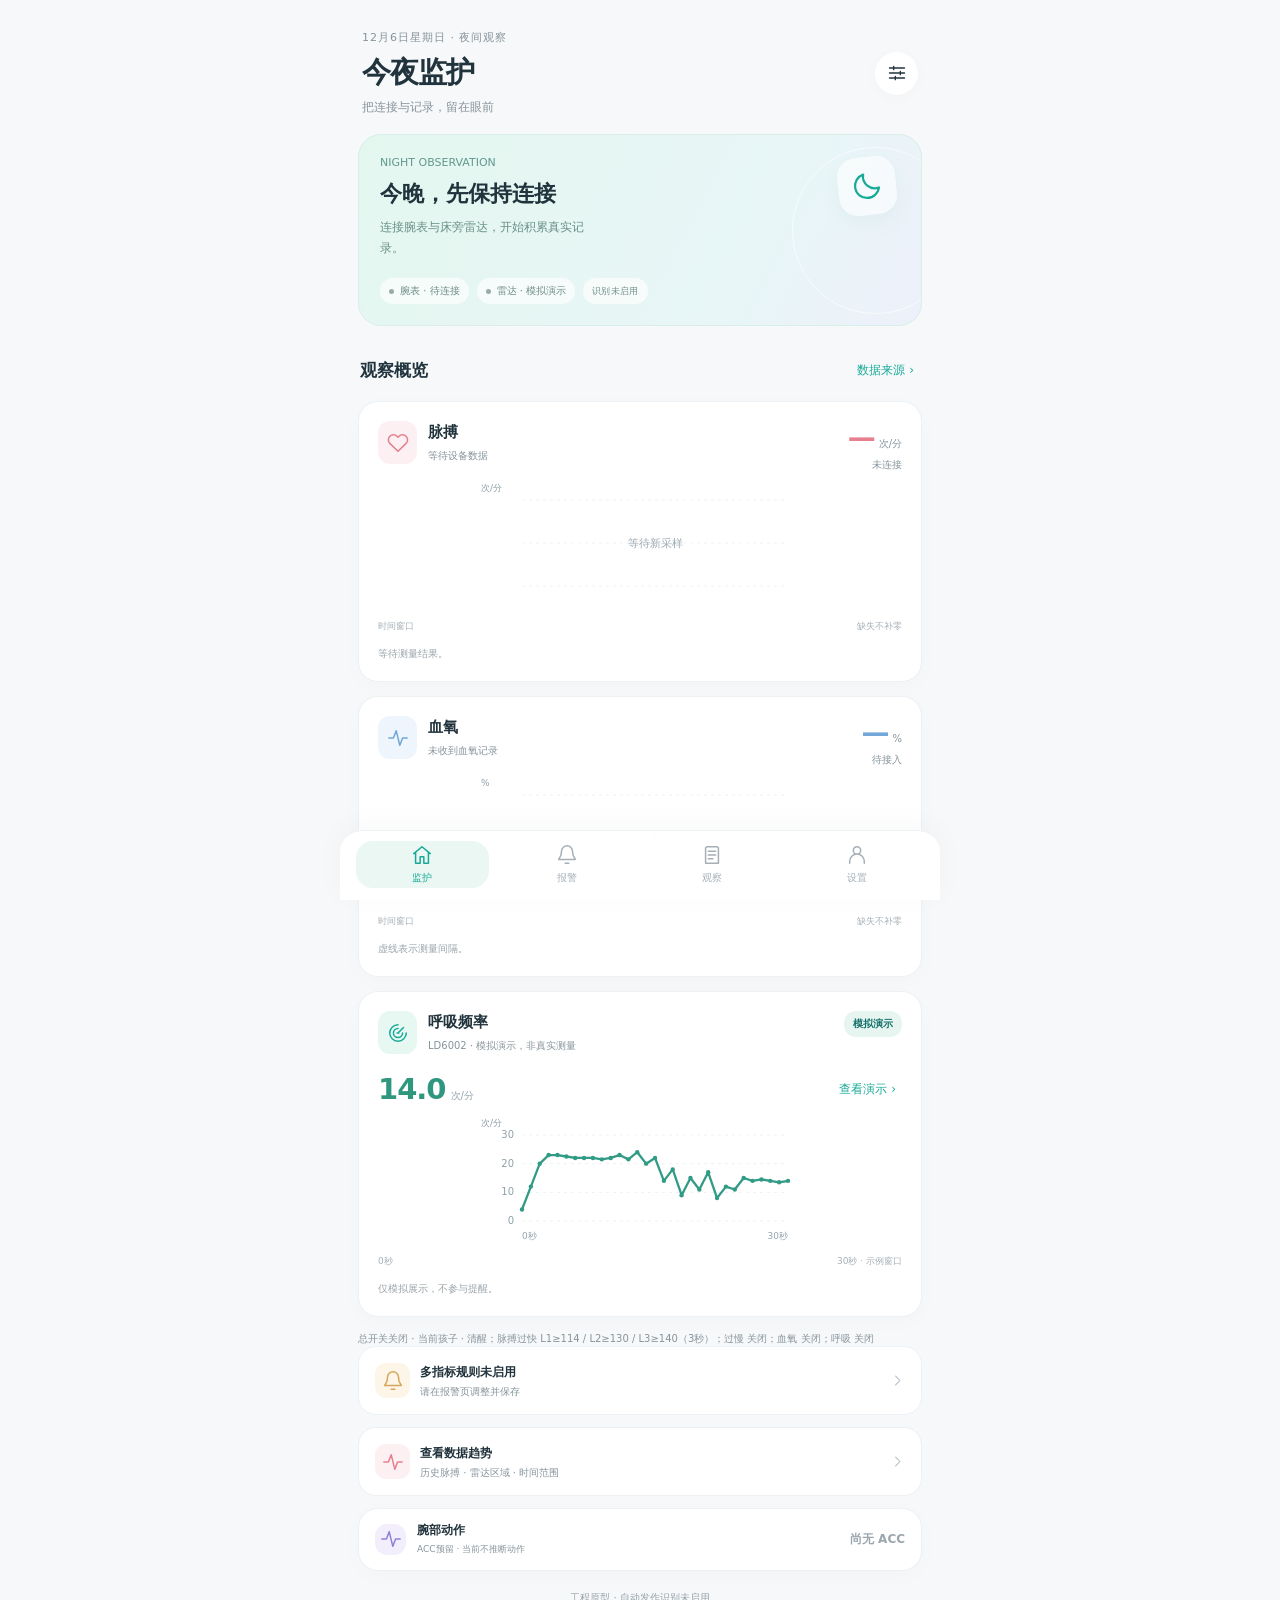
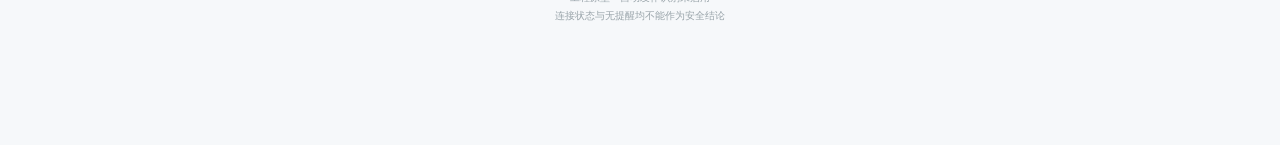
==== commit e982803e: "Add files via upload" ====
--- a/android/app/src/main/assets/app.html
+++ b/android/app/src/main/assets/app.html
@@ -3,6 +3,25 @@
 <style>
 ::-webkit-scrollbar{width:0;height:0}
 :root{--mint:#18aa97;--teal:#126f67;--ink:#21333c;--muted:#87949b;--bg:#f6f8fa;--line:#edf1f3;--purple:#9280d7;--rose:#e67f8e;--sky:#73a7d8;--gold:#d4a65d}*{box-sizing:border-box;-webkit-tap-highlight-color:transparent}body{margin:0;background:var(--bg);color:var(--ink);font-family:system-ui,-apple-system,"Noto Sans CJK SC","Microsoft YaHei",sans-serif;font-size:15px}button,input,textarea,select{font:inherit}button{cursor:pointer;border:0;background:none;color:inherit}button:focus-visible,input:focus-visible,textarea:focus-visible,select:focus-visible{outline:2px solid var(--mint);outline-offset:3px}svg{display:block}h1,h2,h3,p{margin:0}h1{font-size:29px;line-height:1.25;letter-spacing:-1px;font-weight:750}h2{font-size:18px;font-weight:700}h3{font-size:15px}small{font-size:11px}header{padding:27px 22px 18px;display:flex;justify-content:space-between;align-items:center;max-width:600px;margin:auto}.eyebrow{font-size:11px;color:var(--muted);letter-spacing:1px;margin-bottom:9px}.round{width:43px;height:43px;border-radius:50%;background:white;display:grid;place-items:center;box-shadow:0 3px 15px #142c3406}.round svg{width:20px;height:20px}.top-actions{display:flex;align-items:center;gap:9px}.badge{font-size:10px;background:#e7f5f1;color:var(--teal);padding:6px 9px;border-radius:12px;font-weight:600}.subhead{color:var(--muted);font-size:12px;margin-top:9px}main{max-width:600px;margin:auto;padding:0 18px 110px}.page[hidden],.subpage[hidden],[hidden]{display:none!important}.hero{background:linear-gradient(118deg,#e4f7ef,#e8f6f7 70%,#edf0fa);border:1px solid #d9eee8;border-radius:23px;padding:21px;position:relative;overflow:hidden;min-height:177px}.hero:after{content:'';position:absolute;width:165px;height:165px;border-radius:50%;border:1px solid #ffffff99;right:-38px;top:12px}.hero-top{display:flex;justify-content:space-between;position:relative;z-index:1}.hero .kicker{font-size:11px;color:#62988e;margin-bottom:10px}.hero h2{font-size:22px;font-weight:750}.hero p{font-size:12px;color:#688f88;margin-top:8px;line-height:1.7;max-width:220px}.moon-art{width:58px;height:58px;background:#ffffff99;border-radius:19px;display:grid;place-items:center;transform:rotate(-6deg);color:var(--mint);margin-right:4px;margin-top:1px;box-shadow:0 8px 20px #5fa59712}.moon-art svg{width:32px;height:32px}.hero-bottom{display:flex;gap:8px;margin-top:20px;position:relative;z-index:1}.chip{display:inline-flex;align-items:center;gap:6px;border-radius:20px;padding:6px 9px;font-size:10px;white-space:nowrap;background:#ffffffaa;color:#6e8d86}.dot{width:5px;height:5px;border-radius:50%;background:#9aaca8}.dot.active{background:#19ad96}.section-head{display:flex;align-items:center;justify-content:space-between;margin:26px 2px 13px}.section-head h2{font-size:17px}.text-link{font-size:12px;color:var(--mint);min-height:36px}.card{background:#fff;border-radius:20px;padding:19px;margin-bottom:14px;box-shadow:0 5px 22px #24343e05;border:1px solid #edf1f4}.card-head{display:flex;justify-content:space-between;align-items:flex-start}.identity{display:flex;align-items:center;gap:11px}.icon-tile{display:grid;place-items:center;width:39px;height:43px;border-radius:12px;flex:none}.icon-tile svg{width:22px;height:22px}.mint{background:#e7f7f2;color:var(--mint)}.rose{background:#fdf0f2;color:var(--rose)}.purple{background:#f2eefc;color:var(--purple)}.sky{background:#eef5fc;color:var(--sky)}.gold{background:#fcf5e8;color:var(--gold)}.meta{font-size:10px;color:var(--muted);margin-top:6px;line-height:1.5}.metric{text-align:right}.metric strong{font-size:28px;font-weight:700;letter-spacing:-1px}.metric span{font-size:10px;margin-left:4px;color:var(--muted)}.metric .label{font-size:10px;color:var(--muted);margin-top:4px}.rose-text{color:var(--rose)}.mint-text{color:var(--mint)}.purple-text{color:var(--purple)}.sky-text{color:var(--sky)}.divider{height:1px;background:var(--line);margin:16px 0}.chart{height:82px;position:relative;margin-top:16px}.chart svg{width:100%;height:100%}.chart-empty{position:absolute;inset:0;display:grid;place-items:center;color:#a0aab0;font-size:11px}.chart-caption{display:flex;justify-content:space-between;color:#a5afb5;font-size:9px;margin-top:7px}.note{display:flex;gap:6px;align-items:flex-start;color:#9aa4aa;font-size:10px;line-height:1.6;margin-top:13px}.note svg{width:12px;height:12px;flex:none;margin-top:2px}.row{display:flex;gap:12px}.row>.card{flex:1;min-width:0;padding:16px}.mini-card .icon-tile{width:33px;height:33px;border-radius:10px;margin-bottom:12px}.mini-card h3{font-size:12px}.mini-value{font-size:19px;margin-top:11px;font-weight:700}.mini-value.placeholder{color:#a0aab1;font-size:17px;font-weight:500}.mini-meta{font-size:10px;color:var(--muted);margin-top:5px;line-height:1.5}.quick{display:flex;align-items:center;justify-content:space-between;gap:12px;background:white;border-radius:18px;border:1px solid var(--line);padding:15px 16px;width:100%;text-align:left;margin-bottom:12px}.quick .icon-tile{width:35px;height:35px;border-radius:11px}.quick .identity{gap:10px}.quick strong{font-size:12px}.quick p{font-size:10px;color:var(--muted);margin-top:4px}.chevron{color:#b1bbc0;width:15px;height:15px}.quiet-note{font-size:10px;color:#98a3a9;line-height:1.8;text-align:center;margin:18px 10px 0}.nav{position:fixed;z-index:20;bottom:0;left:0;right:0;background:#ffffffed;backdrop-filter:blur(18px);border-top:1px solid #eef1f3;display:flex;justify-content:space-around;padding:10px 10px max(12px,env(safe-area-inset-bottom));max-width:600px;margin:auto}.nav button{width:23%;min-height:47px;border-radius:17px;display:flex;flex-direction:column;align-items:center;justify-content:center;gap:5px;color:#a6afb6;font-size:10px}.nav button svg{height:22px;width:22px}.nav button.active{color:var(--mint);background:#eaf7f2}.pill-tabs{display:flex;gap:5px;background:#eaf0f2;border-radius:14px;padding:4px;margin:4px 0 20px}.pill-tabs button{flex:1;border-radius:11px;padding:10px;font-size:12px;color:#87949b}.pill-tabs .active{background:#fff;color:var(--ink);box-shadow:0 2px 6px #23384006}.empty{text-align:center;padding:35px 18px}.empty .illustration{width:66px;height:66px;background:#f1f8f5;border-radius:23px;margin:0 auto 19px;display:grid;place-items:center;color:#8ccbbb}.empty .illustration svg{width:29px;height:29px}.empty h3{font-size:15px}.empty p{font-size:11px;color:var(--muted);line-height:1.8;margin-top:9px}.primary,.secondary,.danger-soft{width:100%;border-radius:15px;min-height:47px;padding:13px 15px;font-size:13px;font-weight:600;display:flex;justify-content:center;align-items:center;gap:8px;margin-top:13px}.primary{background:var(--mint);color:white;box-shadow:0 6px 15px #18aa9719}.secondary{background:#edf7f3;color:var(--teal)}.danger-soft{background:#fcf0ed;color:#bc806b}.primary svg,.secondary svg{width:17px;height:17px}.outline{border:1px solid #e3ebe8;background:white;box-shadow:none;color:#64857c}.assistant-hero{text-align:center;padding:23px 15px 20px}.assistant-orb{width:69px;height:69px;margin:0 auto 17px;border-radius:24px;display:grid;place-items:center;background:linear-gradient(140deg,#e8faf0,#e6edfc);color:#6f9dbe;box-shadow:0 12px 25px #8faeb214}.assistant-orb svg{width:32px;height:32px}.assistant-hero h2{font-size:23px}.assistant-hero p{font-size:12px;color:var(--muted);line-height:1.8;margin-top:10px}.suggestions{display:flex;flex-wrap:wrap;gap:8px;margin:18px 0}.suggestions button{background:#fff;border:1px solid #e9edf1;border-radius:12px;padding:10px 12px;font-size:11px;color:#657b87;min-height:39px}label{display:block;color:#6b7f89;font-size:12px;line-height:1.7;margin-top:15px}input,textarea,select{display:block;width:100%;border:1px solid #e6edef;border-radius:12px;background:#f9fbfc;padding:12px;color:var(--ink);font-size:13px;margin-top:7px;outline:none}textarea{resize:vertical;min-height:87px;line-height:1.7}.check{display:flex;align-items:flex-start;gap:8px;font-size:10px;color:#91a0a8}.check input{width:15px;height:15px;flex:none;margin:3px 0 0;accent-color:var(--mint)}.answer{white-space:pre-wrap;overflow-wrap:anywhere;font-size:12px;line-height:1.9;color:#6b7e88;margin-top:16px;max-height:450px;overflow:auto}.answer:empty{display:none}.profile{display:flex;align-items:center;gap:14px;padding:13px 3px 25px}.avatar{width:60px;height:60px;background:linear-gradient(130deg,#dcf3e7,#e6f3f9);border-radius:21px;display:grid;place-items:center;color:#66b59e}.avatar svg{width:29px;height:29px}.profile h2{font-size:21px}.profile p{font-size:11px;color:var(--muted);margin-top:7px}.list{background:white;border-radius:19px;border:1px solid var(--line);overflow:hidden;margin:15px 0}.list button{width:100%;display:flex;align-items:center;justify-content:space-between;padding:17px 16px;min-height:59px;border-bottom:1px solid var(--line);text-align:left}.list button:last-child{border:0}.list .identity{gap:12px;font-size:12px}.list .identity>svg{height:19px;width:19px;color:var(--mint)}.backline{display:flex;align-items:center;gap:11px;padding:0 0 20px}.backline button{min-height:42px;min-width:42px;border-radius:50%;background:#fff;display:grid;place-items:center}.backline button svg{width:18px;height:18px}.backline h2{font-size:21px}.sub-description{font-size:11px;line-height:1.9;color:var(--muted);margin:0 3px 15px}.status-row{display:flex;align-items:center;justify-content:space-between;padding:13px 0;gap:12px;font-size:12px;border-bottom:1px solid var(--line)}.status-row:last-child{border:0}.status-row span{color:var(--muted)}.status-row strong{font-size:11px;color:#698177;font-weight:500;text-align:right}.toast{position:fixed;bottom:95px;left:24px;right:24px;max-width:520px;margin:auto;z-index:60;background:#24463f;color:white;padding:14px 17px;border-radius:15px;box-shadow:0 6px 25px #23443b20;font-size:12px;line-height:1.7;pointer-events:none}.modal{position:fixed;inset:0;background:#142b3550;z-index:50;display:flex;align-items:flex-end;justify-content:center;padding:20px 12px}.sheet{width:100%;max-width:550px;border-radius:25px;background:#fff;padding:23px;max-height:85vh;overflow:auto}.sheet-head{display:flex;justify-content:space-between;align-items:center;margin-bottom:5px}.sheet-head button{min-width:40px;min-height:40px;color:var(--muted);font-size:22px}.observation{border-left:3px solid #b3dfd2;padding-left:13px}.observation p{font-size:12px;line-height:1.9;margin-top:9px;white-space:pre-wrap}.observation .meta{margin-top:8px}.detail-actions{display:flex;gap:8px;flex-wrap:wrap;margin-top:13px}.detail-actions button{border:1px solid #e2ece7;border-radius:10px;padding:9px 10px;font-size:10px;color:#729589}.connection-state{display:flex;align-items:center;gap:6px;font-size:10px;color:#8da29a;margin-top:12px}.connection-state .dot{background:#b5c1bd}.summary-grid{display:grid;grid-template-columns:repeat(3,1fr);gap:8px;margin:17px 0}.summary-item{background:#f5f9f7;border-radius:12px;padding:15px 8px;text-align:center}.summary-item strong{font-size:21px;color:var(--mint)}.summary-item span{display:block;font-size:10px;color:var(--muted);margin-top:5px}.bubble{font-size:10px;padding:5px 8px;border-radius:10px;background:#f3f5f8;color:#8d9ca5}.question-label{font-size:12px;line-height:1.9;color:#65847a}.data-error{color:#ba807d;font-size:11px;line-height:1.8}.mono{font-family:ui-monospace,monospace;font-size:10px;white-space:pre-wrap;overflow-wrap:anywhere;color:#90a0a8}#devMarker{font-size:9px;letter-spacing:.3px}.header-page-actions{display:flex;align-items:center;gap:8px}.small-button{background:#fff;color:#6d8e83;border:1px solid #e3ece7;padding:9px 13px;border-radius:12px;font-size:11px;min-height:39px}@media(min-width:620px){header{padding-top:30px}main{padding-bottom:120px}.nav{border-radius:22px 22px 0 0;box-shadow:0 -5px 30px #243d3508}}@media(prefers-reduced-motion:no-preference){.page,.subpage{animation:enter .18s ease-out}@keyframes enter{from{opacity:.4;transform:translateY(5px)}to{opacity:1;transform:none}}}
+</style><style>
+.rules-hero{background:linear-gradient(125deg,#e6f7ef,#eef0fb)}.rules-tabs{display:flex;gap:8px;margin:14px 0}.rules-tabs button{flex:1;border:0;border-radius:14px;background:#f0f3f6;padding:12px;color:#667c86}.rules-tabs button.active{background:#139b88;color:white}.rule-row{padding:15px 0;border-top:1px solid #edf1f4}.rule-row:first-child{border:0}.rule-row .row{align-items:center;gap:10px;margin:6px 0}.rule-row input[type=number]{width:100px;min-width:0;padding:9px;font-size:16px}.rule-row input[type=range]{width:100%;accent-color:#169d87;padding:0;height:28px;border:0;background:transparent}.rule-label{display:flex;justify-content:space-between;align-items:center;gap:10px}#ruleEditor input[type=range]{padding:0;border:0;width:100%;appearance:none;-webkit-appearance:none;border-radius:10px;background:#e4e9ef;height:6px;margin:18px 0}#ruleEditor input[type=range]::-webkit-slider-thumb{appearance:none;-webkit-appearance:none;width:22px;height:22px;border-radius:50%;background:white;border:2px solid var(--range-color,#169d87);box-shadow:0 2px 5px #18323e20}.rule-row .pair{display:flex;gap:12px;align-items:center}.rule-row select{padding:8px;max-width:180px}.rule-grid{display:grid;grid-template-columns:1fr 1fr;gap:12px}.rule-grid label{min-width:0}.rule-grid input:not([type=checkbox]){width:100%!important}.rule-grid .rule-toggle{align-self:center;font-size:13px;line-height:1.6}.rule-grid .rule-toggle input{flex:none;margin:0;width:22px;height:22px}.rule-toggle{display:flex;gap:8px;align-items:center;font-weight:700}.rule-toggle input{width:22px;height:22px;accent-color:#159c89}.rule-save{position:sticky;bottom:86px;z-index:5;background:rgba(246,248,250,.96);padding:10px 0 3px}.dirty-note{color:#a26927}.rules-editor-note{font-size:12px;line-height:1.7;color:#6e838e}.rule-low{background:#fff5f3;padding:13px;border-radius:17px}.rule-baseline{background:linear-gradient(125deg,#e6f9f2,#f0eafb)}
+</style><style>
+/* V8: compact editor density without removing any persisted controls. */
+#alarms>.rules-hero{padding:12px 14px;margin-bottom:10px}#alarms .rules-hero h2{font-size:17px}#alarms .rules-hero .sub-description{margin:6px 0;font-size:10px}#savedRuleStatus{max-height:32px;overflow:auto;font-size:9px}
+#ruleEditor .card{padding:13px 14px;margin-bottom:10px}#ruleEditor h3{font-size:14px}#ruleEditor label{font-size:11px;margin-top:5px;line-height:1.5}#ruleEditor input:not([type=range]):not([type=checkbox]),#ruleEditor select{margin-top:3px;border-radius:10px;padding:7px 8px;min-height:32px;font-size:12px}#ruleEditor .rule-grid{gap:10px}#ruleEditor .rules-tabs{margin:8px 0 4px;gap:6px}#ruleEditor .rules-tabs button{padding:8px;font-size:12px;border-radius:10px;min-height:34px}
+#ruleEditor .rule-toggle{display:flex;align-items:center;justify-content:space-between;flex-direction:row-reverse;gap:8px;min-height:28px;margin-top:4px;font-size:12px;color:#334e59}#ruleEditor .rule-toggle input{appearance:none;-webkit-appearance:none;width:34px!important;height:20px;min-height:20px;border:0;border-radius:20px;background:#dce5e8;position:relative;flex:none;margin:0;padding:0;cursor:pointer}#ruleEditor .rule-toggle input::after{content:'';position:absolute;width:16px;height:16px;left:2px;top:2px;background:white;border-radius:50%;box-shadow:0 1px 4px #0002}#ruleEditor .rule-toggle input:checked{background:#169e8a}#ruleEditor .rule-toggle input:checked::after{left:16px}
+#ruleEditor .compact-band{display:grid;grid-template-columns:73px minmax(65px,1fr) 68px;align-items:center;gap:9px;border-bottom:1px solid #f0f3f4;padding:8px 0}#ruleEditor .compact-band strong{font-size:11px}#ruleEditor .band-range{display:block;font-size:9px;color:#8a9ca6;margin-top:3px}#ruleEditor .pair{display:flex;align-items:center;gap:4px;min-width:0}#ruleEditor .pair input[type=number]{width:52px;min-width:0;margin:0;font-size:12px}#ruleEditor .pair .meta{font-size:9px;white-space:nowrap;margin:0}#ruleEditor input[type=range]{margin:10px 0;height:5px}#ruleEditor input[type=range]::-webkit-slider-thumb{width:18px;height:18px}#ruleEditor .compact-limit{display:grid;grid-template-columns:1fr 83px;gap:12px;align-items:center;padding:5px 0}#ruleEditor .rule-options{align-items:end;margin-top:3px}#ruleEditor .hold-compact{display:flex;align-items:center;justify-content:space-between;gap:6px;margin-top:5px}#ruleEditor .rule-options label{margin-top:2px}#ruleEditor .rule-options select{width:100%;font-size:10px}#ruleEditor .rule-low{padding:8px 10px;margin-top:9px;border-radius:12px}#ruleEditor .small-button{padding:5px 9px;font-size:10px;min-height:29px}#ruleEditor .compact-note{font-size:9px;line-height:1.45;margin-top:6px}#ruleEditor .resp-compact .rule-grid input[type=range]{margin:8px 0}#ruleEditor details summary{display:flex;justify-content:space-between;align-items:center;font-size:11px;color:#5e8177;cursor:pointer}#ruleEditor details[open] summary{margin-bottom:8px}.rules-help{font-size:10px;line-height:1.6}#ruleEditor .rule-save{position:static;padding:2px 0 7px;background:transparent}#ruleEditor .rule-save .primary{min-height:42px;padding:10px;margin-top:6px}#ruleEditor .rule-save .meta{font-size:9px}#ruleEditor .rule-save #discardRules{font-size:10px;margin-top:5px}
+.vital-chart{height:132px!important;margin-top:9px}.vital-chart svg{display:block;width:100%;height:100%}.resp-reading{display:flex;justify-content:space-between;align-items:center;margin-top:17px}.resp-reading strong{font-size:29px;letter-spacing:-1px;color:#30977f}.resp-reading span{font-size:10px;color:#93a3aa;margin-left:5px}.acc-strip{display:flex;align-items:center;justify-content:space-between;padding:13px 16px;gap:10px}.acc-strip strong{font-size:12px;color:#9aa6ad}.acc-strip h3{font-size:12px}.acc-strip .icon-tile{width:31px;height:31px}.acc-strip .meta{margin-top:4px;font-size:9px}
+</style><style>
+#ruleEditor input[type=number]{appearance:textfield;-moz-appearance:textfield}#ruleEditor input[type=number]::-webkit-inner-spin-button,#ruleEditor input[type=number]::-webkit-outer-spin-button{-webkit-appearance:none;margin:0}#ruleEditor .compact-band{grid-template-columns:73px minmax(65px,1fr) 64px}#ruleEditor .compact-band .pair input[type=number]{width:64px;padding:6px;text-align:center;font-size:13px}#ruleEditor .compact-band .pair .meta{display:none}#ruleEditor .metric-options{margin-top:5px;padding-top:4px;border-top:1px solid #edf1f3}#ruleEditor .metric-options>summary{min-height:24px;font-size:10px;color:#748d86}#ruleEditor .metric-options>summary span{font-size:10px;color:#2c9682}#ruleEditor .metric-options[open]>summary{margin-bottom:4px}#ruleEditor .plan-compact{padding-top:9px;padding-bottom:9px}#ruleEditor .plan-compact .rules-tabs{margin:5px 0}#ruleEditor .plan-compact .rules-help{font-size:9px;margin-top:5px}#ruleEditor .compact-note{font-size:9px}
+</style><style>
+/* V9: one-screen-focused thresholds, larger feedback controls. */
+body:has(#alarms:not([hidden])) header{padding-top:14px;padding-bottom:8px}body:has(#alarms:not([hidden])) header .eyebrow,body:has(#alarms:not([hidden])) #pageSubtitle{display:none}body:has(#alarms:not([hidden])) header h1{font-size:25px}
+#ruleEditor .card{padding:7px 12px;margin-bottom:6px;border-radius:17px}#ruleEditor .card-head{margin-bottom:0}#ruleEditor h3{font-size:13px}#ruleEditor .plan-compact .rule-grid{align-items:center}#ruleEditor label{margin-top:0;font-size:10px}#ruleEditor input:not([type=range]):not([type=checkbox]),#ruleEditor select{min-height:28px;padding:4px 6px;margin-top:1px}#ruleEditor .rules-tabs{margin:3px 0!important}#ruleEditor .rules-tabs button{min-height:28px;padding:4px;font-size:11px}#ruleEditor .rule-toggle{min-height:24px;margin-top:0;font-size:12px}#ruleEditor .compact-band{padding:3px 0;gap:7px}#ruleEditor .compact-band .pair input[type=number]{padding:3px;min-height:27px}#ruleEditor .band-range{margin-top:1px}#ruleEditor input[type=range]{margin:5px 0}#ruleEditor .hold-compact{margin-top:2px}#ruleEditor .rule-low{padding:4px 7px;margin-top:4px}#ruleEditor .compact-limit{padding:1px 0}#ruleEditor .metric-options{margin-top:2px;padding-top:1px}#ruleEditor .metric-options>summary{min-height:20px}#ruleEditor .resp-compact .rule-grid input[type=range]{margin:4px 0}#ruleEditor .compact-note{margin-top:2px}#ruleEditor .rule-baseline,#ruleEditor>.rules-help{padding:5px 12px;margin-bottom:3px}#ruleEditor .rule-save{padding:0}#ruleEditor .rule-save .primary{min-height:36px;padding:7px;margin-top:2px}#ruleDraftStatus{margin:2px 0;font-size:9px}#ruleEditor .rule-save #discardRules{margin:1px 0;padding:2px}#ruleSaveError:empty{display:none}
+#alarms>.section-head{margin:12px 0 7px;gap:6px}#alarms>.section-head h2{font-size:16px;white-space:nowrap}.demo-levels{display:flex;gap:5px}.demo-levels button{min-height:34px;padding:6px 8px;border-radius:10px;border:0;font-size:11px;font-weight:600}.demo-l1{background:#e4f5ef;color:#258b77}.demo-l2{background:#fff1d7;color:#9a7427}.demo-l3{background:#fce7e2;color:#b95b4c}
+#alarmList .alert-event{padding:16px;margin-bottom:10px}#alarmList .alert-event textarea{height:48px;min-height:48px;padding:9px 11px;margin:8px 0;resize:vertical;font-size:12px}#alarmList .alert-feedback{display:grid;grid-template-columns:1fr 1fr 1fr;gap:8px;margin-top:2px}#alarmList .alert-feedback button{min-height:46px;padding:10px 3px;font-size:14px;font-weight:600;border-radius:12px}#alarmList .alert-feedback button:nth-child(1){background:#eaf5f1;color:#298975}#alarmList .alert-feedback button:nth-child(2){background:#fce9e5;color:#b65e50}#alarmList .alert-feedback button:nth-child(3){background:#f1f3f7;color:#687783}
+</style><style>
+#ruleEditor .plan-compact{padding:5px 12px}#ruleEditor .plan-compact .rules-help{margin-top:1px}#ruleEditor .compact-band{padding:1px 0}#ruleEditor .compact-band .pair input[type=number]{min-height:25px}#ruleEditor .pulse-compact .hold-compact{min-height:25px}#ruleEditor .rule-low{padding:2px 6px;margin-top:2px}#ruleEditor .metric-options>summary{min-height:18px}#ruleEditor .card{padding-top:5px;padding-bottom:5px;margin-bottom:4px}#ruleEditor .compact-note{display:none}#ruleEditor .resp-compact .rule-grid>label{display:grid;grid-template-columns:20px 1fr;align-items:center;gap:2px}#ruleEditor .resp-compact .rule-grid>label>input[type=range]{grid-column:1 / -1}#ruleEditor .rule-save .text-link{font-size:9px}#ruleEditor .rule-save .meta{line-height:1.2}#ruleEditor .rule-save .primary{margin-top:0}
 </style></head>
 <body>
 <header><div><div class="eyebrow" id="dateLine">夜间观察 · 每一份记录都有迹可循</div><h1 id="pageTitle">今夜监护</h1><div class="subhead" id="pageSubtitle">把连接与记录，留在眼前</div></div><div class="top-actions"><button class="round" data-open="devices" aria-label="设备与连接"><i data-icon="sliders"></i></button></div></header>
@@ -10,28 +29,27 @@
 <section class="page" id="home">
   <div class="hero"><div class="hero-top"><div><div class="kicker">NIGHT OBSERVATION</div><h2 id="heroTitle">今晚，先保持连接</h2><p id="heroNote">连接腕表与床旁雷达，开始积累真实记录。</p></div><div class="moon-art"><i data-icon="moon"></i></div></div><div class="hero-bottom"><span class="chip"><b class="dot" id="watchDot"></b><span id="watchChip">腕表 · 待连接</span></span><span class="chip"><b class="dot" id="radarDot"></b><span id="radarChip">雷达 · 待连接</span></span><span class="chip" id="devMarker">识别未启用</span></div></div>
   <div class="section-head"><h2>观察概览</h2><button class="text-link" data-open="data">数据来源 ›</button></div>
-  <div class="card"><div class="card-head"><div class="identity"><div class="icon-tile rose"><i data-icon="heart"></i></div><div><h3>脉搏</h3><div class="meta" id="hrMeta">等待设备数据</div></div></div><div class="metric"><strong class="rose-text" id="hrValue">—</strong><span>次/分</span><div class="label" id="hrSource">未连接</div></div></div><div class="chart" id="hrChart"><svg viewBox="0 0 320 82" preserveAspectRatio="none"><path d="M0 66H320 M0 37H320 M0 8H320" stroke="#f2f3f5" stroke-width="1" stroke-dasharray="3 5"/></svg><div class="chart-empty">有数据后，在这里查看变化</div></div><div class="chart-caption"><span id="chartStart">时间窗口</span><span id="chartEnd">不填补采样空窗</span></div><div class="note"><i data-icon="info"></i><span id="hrFootnote">没有数据不代表正常；仅展示来源明确的记录。</span></div></div>
-  <div class="card"><div class="card-head"><div class="identity"><div class="icon-tile sky"><i data-icon="activity"></i></div><div><h3>血氧</h3><div class="meta" id="spoMeta">等待血氧数据</div></div></div><div class="metric"><strong class="sky-text" id="spoValue">—</strong><span>%</span><div class="label" id="spoSource">待接入</div></div></div><div class="chart" id="spoChart"></div><div class="chart-caption"><span id="spoFrom">时间窗口</span><span id="spoTo">采样空窗不补齐</span></div><div class="note">本版仅展示血氧，不参与报警判断；缺失不补零。</div></div>
-  <button class="quick" data-open="alarms"><div class="identity"><div class="icon-tile gold"><i data-icon="bell"></i></div><div><strong id="pulseBandTitle">自定义脉搏预警</strong><p id="pulseBandNote">L1 / L2 / L3 · 同档持续至少3秒</p></div></div><i class="chevron" data-icon="chevron"></i></button>
-  <button class="quick" data-open="trends"><div class="identity"><div class="icon-tile rose"><i data-icon="activity"></i></div><div><strong>查看数据趋势</strong><p>历史脉搏 · 雷达区域 · 时间范围</p></div></div><i class="chevron" data-icon="chevron"></i></button><div class="row"><div class="card mini-card"><div class="icon-tile sky"><i data-icon="radar"></i></div><h3>床旁雷达</h3><button class="small-button" data-open="radarDemo">连接 / 查看演示 ›</button><div class="mini-value placeholder" id="radarValue">等待连接</div><div class="mini-meta" id="radarMeta">LD6002 · 真实接入待完成</div></div><div class="card mini-card"><div class="icon-tile purple"><i data-icon="activity"></i></div><h3>腕部动作</h3><div class="mini-value placeholder" id="accValue">尚无 ACC</div><div class="mini-meta">预留三轴数据，当前不推断动作</div></div></div>
-  <button class="quick" id="addFromHome"><div class="identity"><div class="icon-tile gold"><i data-icon="edit"></i></div><div><strong>记下刚才的观察</strong><p>记录发生时间，方便之后回看</p></div></div><i class="chevron" data-icon="chevron"></i></button>
-  <button class="quick" id="summaryFromHome"><div class="identity"><div class="icon-tile mint"><i data-icon="report"></i></div><div><strong>查看记录摘要</strong><p>整理数据来源、记录与缺失信息</p></div></div><i class="chevron" data-icon="chevron"></i></button>
+<div class="card vital-card" id="pulseCard"><div class="card-head"><div class="identity"><div class="icon-tile rose"><i data-icon="heart"></i></div><div><h3>脉搏</h3><div class="meta" id="hrMeta">等待设备数据</div></div></div><div class="metric"><strong class="rose-text" id="hrValue">—</strong><span>次/分</span><div class="label" id="hrSource">未连接</div></div></div><div class="chart vital-chart" id="hrChart"></div><div class="chart-caption"><span id="chartStart">时间窗口</span><span id="chartEnd">不填补采样空窗</span></div><div class="note"><span id="hrFootnote">等待测量结果。</span></div></div>
+<div class="card vital-card" id="oxygenCard"><div class="card-head"><div class="identity"><div class="icon-tile sky"><i data-icon="activity"></i></div><div><h3>血氧</h3><div class="meta" id="spoMeta">等待血氧数据</div></div></div><div class="metric"><strong class="sky-text" id="spoValue">—</strong><span>%</span><div class="label" id="spoSource">待接入</div></div></div><div class="chart vital-chart" id="spoChart"></div><div class="chart-caption"><span id="spoFrom">时间窗口</span><span id="spoTo">缺失不补零</span></div><p class="note">虚线表示测量间隔。</p></div>
+<div class="card vital-card" id="respCard"><div class="card-head"><div class="identity"><div class="icon-tile mint"><i data-icon="radar"></i></div><div><h3>呼吸频率</h3><p class="meta" id="radarMeta">LD6002 · 模拟演示，非真实测量</p></div></div><span class="badge">模拟演示</span></div><div class="resp-reading"><div><strong id="radarValue">14.0</strong><span>次/分</span></div><button class="text-link" data-open="radarDemo">查看演示 ›</button></div><div class="chart vital-chart" id="homeRespChart"></div><div class="chart-caption"><span>0秒</span><span>30秒 · 示例窗口</span></div><p class="note">仅模拟展示，不参与提醒。</p></div>
+  <p class="meta" id="homeRuleSummary"></p><button class="quick" data-open="alarms"><div class="identity"><div class="icon-tile gold"><i data-icon="bell"></i></div><div><strong id="pulseBandTitle">自定义脉搏预警</strong><p id="pulseBandNote">L1 / L2 / L3 · 同档持续至少3秒</p></div></div><i class="chevron" data-icon="chevron"></i></button>
+  <button class="quick" data-open="trends"><div class="identity"><div class="icon-tile rose"><i data-icon="activity"></i></div><div><strong>查看数据趋势</strong><p>历史脉搏 · 雷达区域 · 时间范围</p></div></div><i class="chevron" data-icon="chevron"></i></button><div class="card acc-strip"><div class="identity"><div class="icon-tile purple"><i data-icon="activity"></i></div><div><h3>腕部动作</h3><p class="meta">ACC预留 · 当前不推断动作</p></div></div><strong id="accValue">尚无 ACC</strong></div>
   <p class="quiet-note">工程原型 · 自动发作识别未启用<br>连接状态与无提醒均不能作为安全结论</p>
 </section>
 <section class="page" id="records" hidden><div class="pill-tabs"><button class="active" data-record="observations">观察记录</button><button data-record="alerts" hidden>提醒记录</button></div><div class="section-head"><h2 id="recordHeading">我的观察</h2><button class="small-button" id="addRecord">＋ 添加</button></div><div id="recordList"></div><button class="secondary" id="syncRecords"><i data-icon="sync"></i>同步本机观察到已配置服务</button><p class="quiet-note">人工记录与设备数据分别保存，不自动确认发作。</p></section>
 <section class="page" id="assistant" hidden><div class="assistant-hero"><div class="assistant-orb"><i data-icon="sparkles"></i></div><h2>让记录，更容易理解</h2><p>帮你整理观察、数据与缺失信息<br>每次回顾，都知道依据在哪里</p></div><div class="suggestions"><button data-question="最近记录了什么？">最近记录了什么？</button><button data-question="哪些数据还没有接入？">哪些数据还没接入？</button><button data-question="帮我整理给家人的观察摘要。">整理观察摘要</button></div><div class="card"><label>这次想回顾什么<select id="scope"><option value="local">本机观察与 CSV 摘要 · 无需联网</option><option value="live_recent">服务端真实数据 · 最近一小时</option><option value="csv_latest">服务端最近导入的 CSV</option><option value="demo_recent">服务端合成演示 · 最近一小时</option></select></label><label>你的问题<textarea id="question" placeholder="例如：这段时间有哪些记录和数据缺口？" maxlength="2000"></textarea></label><label class="check"><input type="checkbox" id="modelConsent"><span>在服务端模式下，本次同意将所选窗口摘要与问题交给已配置 AI 服务。</span></label><button class="primary" id="ask"><i data-icon="sparkles"></i>整理摘要</button><div class="answer" id="answer"></div></div><p class="quiet-note">本机摘要不是 AI 回答。助手不诊断、不更改告警或用药。</p></section>
-<section class="page" id="mine" hidden><div class="profile"><div class="avatar" style="overflow:hidden"><img src="[data-uri]" alt="星星盾牌" style="width:100%;height:100%;object-fit:cover"></div><div><h2>我的守护空间</h2><p>照护记录，由你掌握</p></div></div><div class="card"><div class="section-head" style="margin:0 0 15px"><h2>我的设备</h2><button class="text-link" data-open="devices">管理 ›</button></div><button class="quick" data-open="devices" style="border:0;padding:4px 0;box-shadow:none;margin:0"><div class="identity"><div class="icon-tile mint"><i data-icon="watch"></i></div><div><strong>COLMI P8 SE</strong><p id="mineWatch">腕表数据接入待验证</p></div></div><span class="bubble" id="mineWatchBadge">待接入</span></button><div class="divider"></div><button class="quick" data-open="devices" style="border:0;padding:4px 0;box-shadow:none;margin:0"><div class="identity"><div class="icon-tile sky"><i data-icon="radar"></i></div><div><strong>LD6002</strong><p>床旁服务端采集</p></div></div><span class="bubble" id="mineRadarBadge">待连接</span></button></div><div class="card"><h3>数据来源</h3><label>当前查看<select id="sourceMode"><option value="live_device">服务 · 真实设备</option><option value="phone_ble">手机蓝牙 · 脉搏与血氧</option><option value="synthetic">合成数据 · 联调演示</option></select></label><p class="meta">演示与真实数据独立保存，切换来源不会合并。</p></div><div class="list"><button data-open="bluetooth"><div class="identity"><i data-icon="watch"></i>蓝牙腕表连接</div><i class="chevron" data-icon="chevron"></i></button><button data-open="data"><div class="identity"><i data-icon="file"></i>CSV 与数据来源</div><i class="chevron" data-icon="chevron"></i></button><button data-open="reminders" hidden><div class="identity"><i data-icon="bell"></i>提醒与通知测试</div><i class="chevron" data-icon="chevron"></i></button><button data-open="settings"><div class="identity"><i data-icon="settings"></i>连接设置</div><i class="chevron" data-icon="chevron"></i></button><button data-open="alarms"><div class="identity"><i data-icon="bell"></i>脉搏预警与系统通知</div><i class="chevron" data-icon="chevron"></i></button><button data-open="diagnostics"><div class="identity"><i data-icon="sliders"></i>连接诊断与导出</div><i class="chevron" data-icon="chevron"></i></button><button data-open="about"><div class="identity"><i data-icon="shield"></i>隐私与使用说明</div><i class="chevron" data-icon="chevron"></i></button></div><p class="quiet-note">夜间守护 0.6 · 联调原型<br>不读取通讯录；旧版安卓蓝牙扫描需定位权限</p></section>
+<section class="page" id="mine" hidden><div class="profile"><div class="avatar" style="overflow:hidden"><img src="[data-uri]